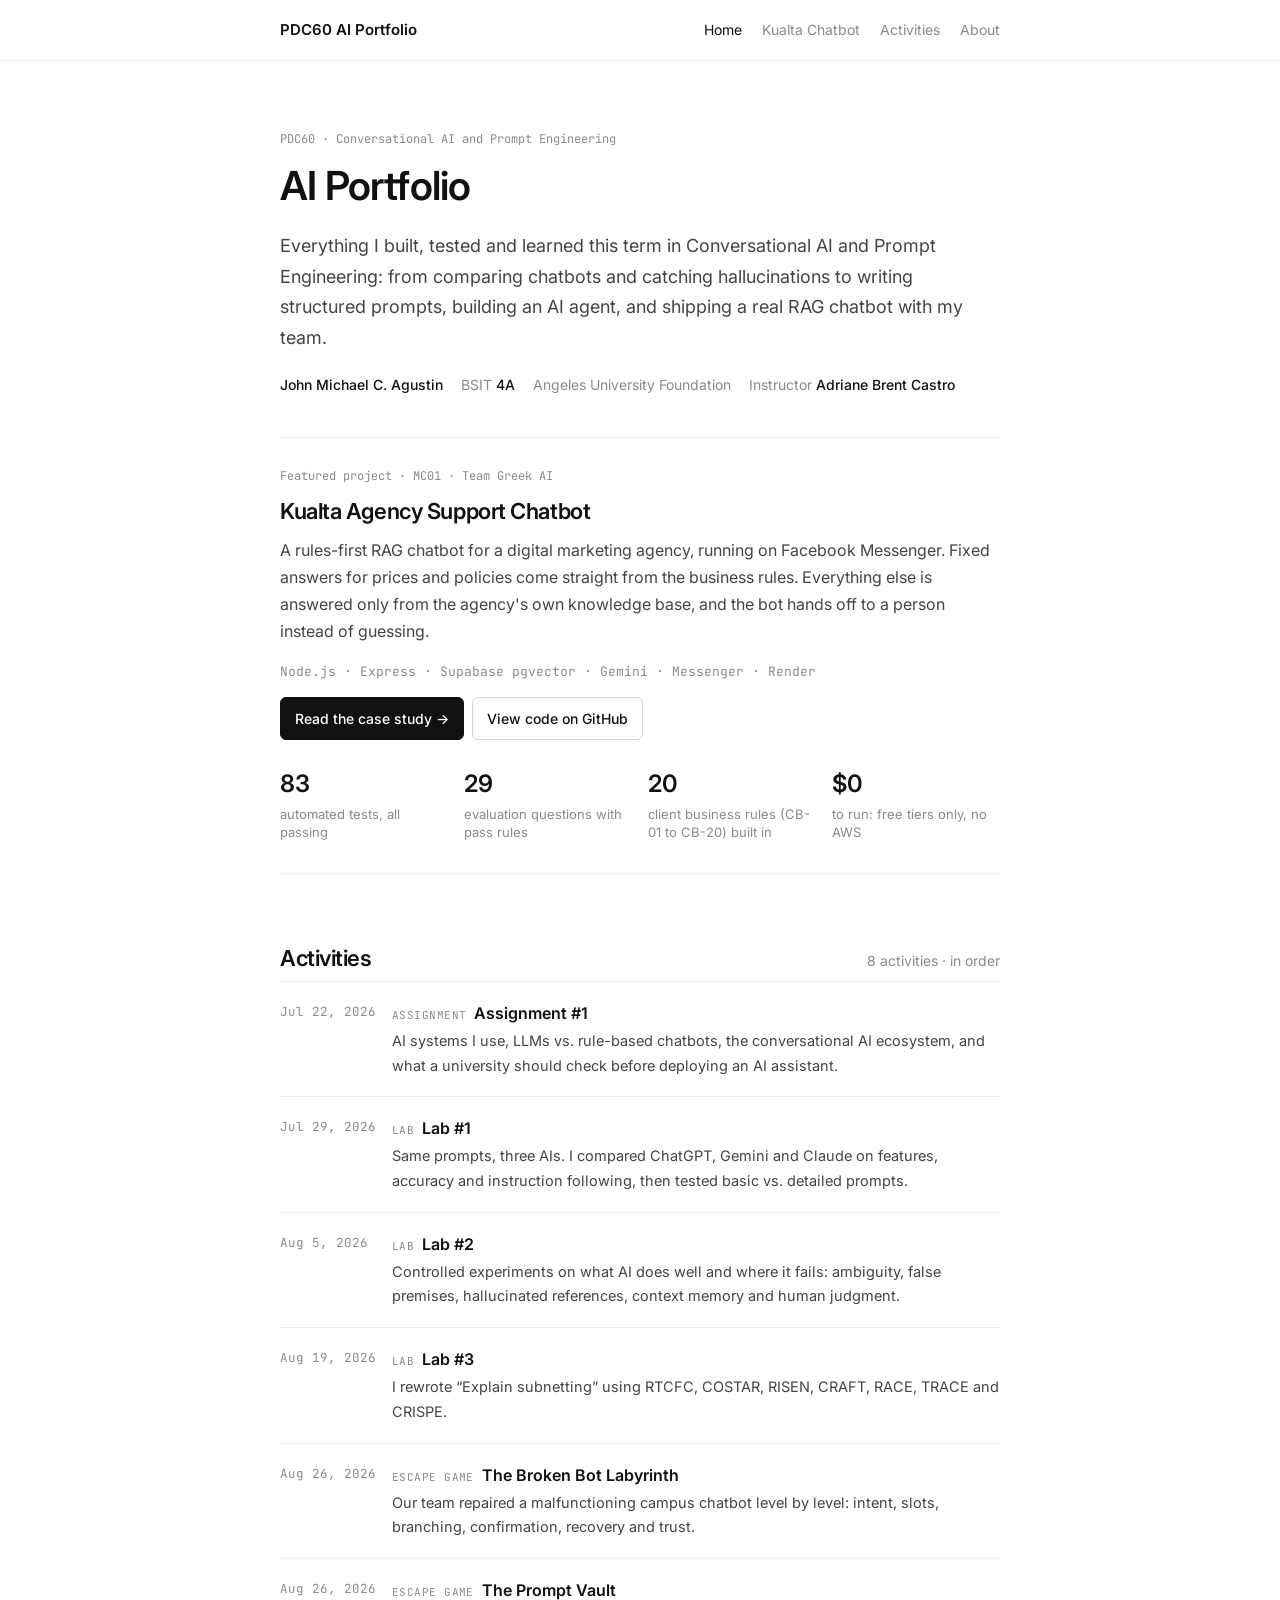
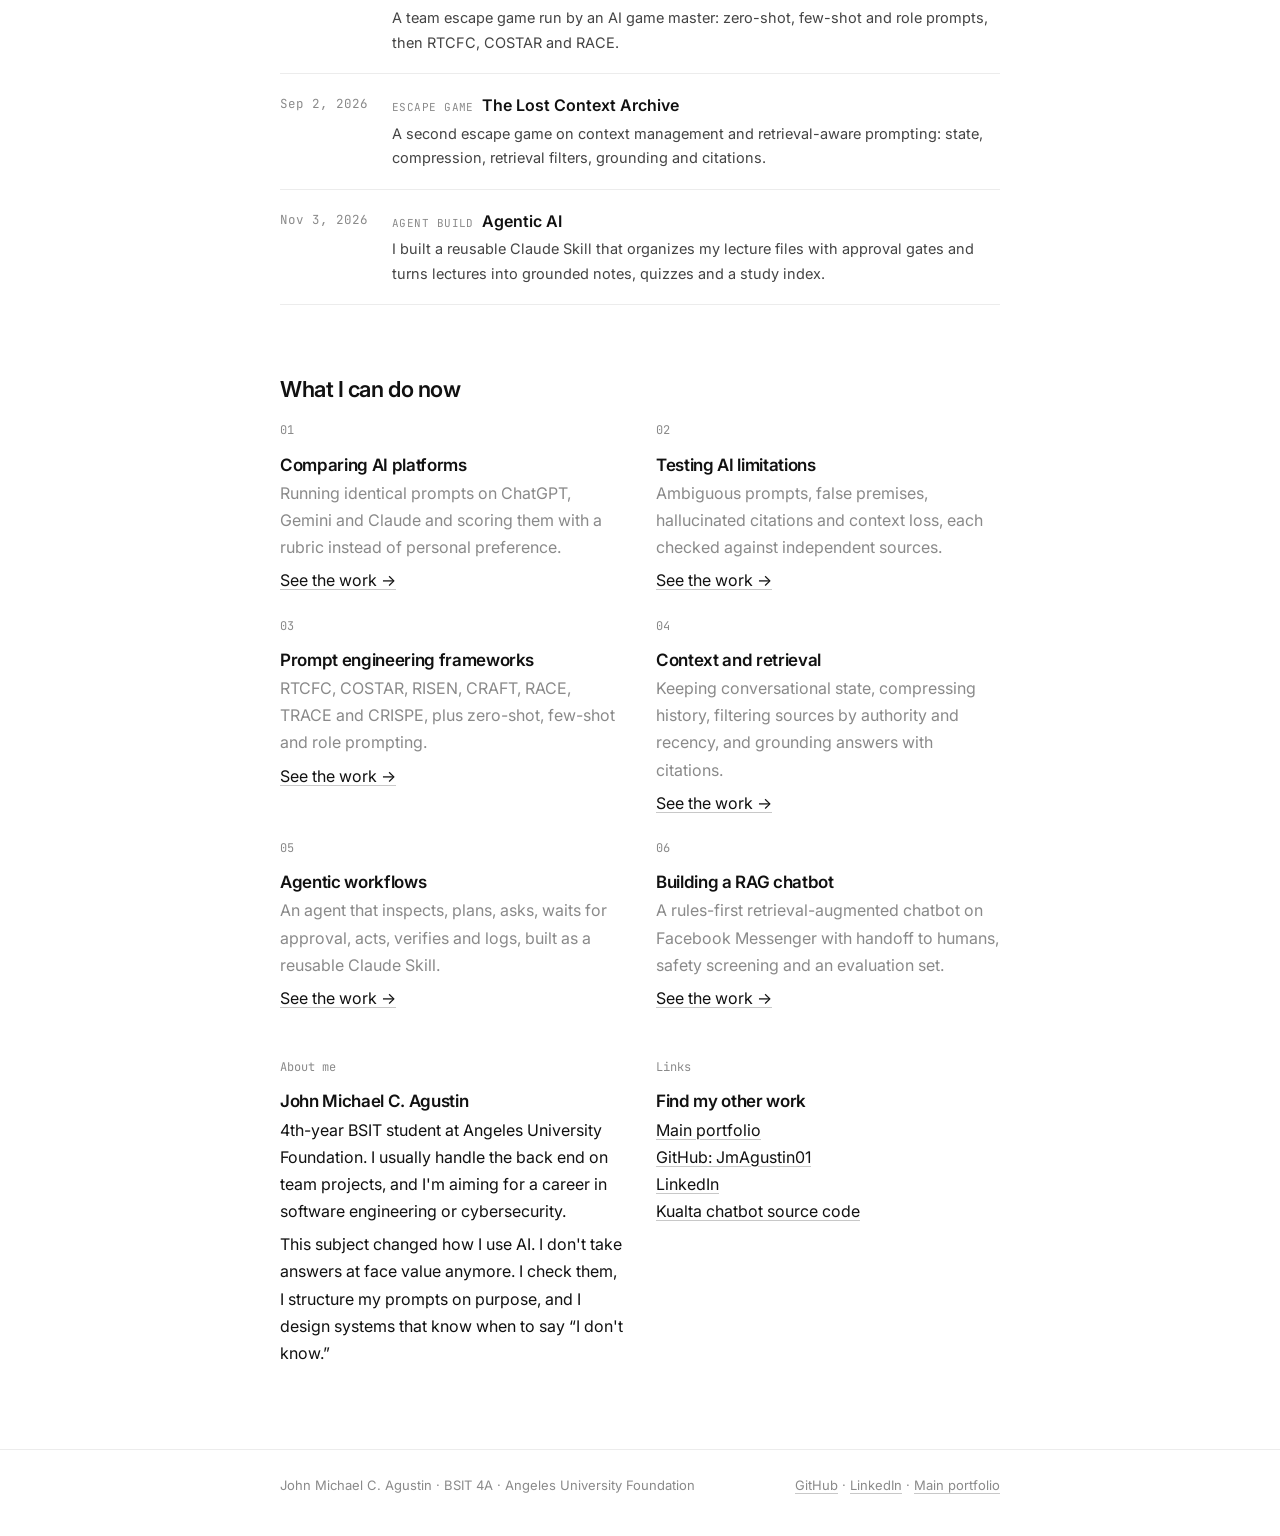
==== index.html @ d697b403 "PDC60 AI Portfolio: home, Kualta chatbot case study, 8 activity pages Co-Authored-By: Claude Opus 5." ====
<!DOCTYPE html>
<html lang="en">
<head>
<meta charset="utf-8">
<meta name="viewport" content="width=device-width, initial-scale=1">
<title>Home · John Michael C. Agustin · PDC60 AI Portfolio</title>
<meta name="description" content="PDC60 AI portfolio of John Michael C. Agustin, BSIT 4A, Angeles University Foundation.">
<link rel="preconnect" href="https://fonts.googleapis.com"><link rel="preconnect" href="https://fonts.gstatic.com" crossorigin><link href="https://fonts.googleapis.com/css2?family=Inter:wght@400;500;600&family=JetBrains+Mono:wght@400;500&family=Space+Grotesk:wght@500;600&display=swap" rel="stylesheet">
<link rel="icon" href="data:image/svg+xml,%3Csvg xmlns=%22http://www.w3.org/2000/svg%22 viewBox=%220 0 32 32%22%3E%3Crect width=%2232%22 height=%2232%22 rx=%228%22 fill=%22%2317171c%22/%3E%3Ctext x=%2216%22 y=%2221%22 font-family=%22monospace%22 font-size=%2213%22 font-weight=%22700%22 fill=%22%23f5f3ee%22 text-anchor=%22middle%22%3EJM%3C/text%3E%3C/svg%3E">
<link rel="stylesheet" href="assets/style.css">
</head>
<body>
<header class="site-head"><div class="wrap">
  <a class="brand" href="index.html"><span class="dot">JM</span>PDC60 AI Portfolio</a>
  <nav class="site-nav"><a href="index.html" class=on>Home</a><a href="projects/kualta-chatbot.html">Kualta Chatbot</a><a href="index.html#activities">Activities</a><a href="index.html#about">About</a></nav>
</div></header>
<main>
<div class="wrap">
<section class="hero">
  <span class="eyebrow">PDC60 · Conversational AI and Prompt Engineering</span>
  <h1>AI Portfolio</h1>
  <p class="lede">Everything I built, tested and learned this term in Conversational AI and Prompt Engineering: from comparing chatbots and catching hallucinations to writing structured prompts, building an AI agent, and shipping a real RAG chatbot with my team.</p>
  <div class="hero-meta">
    <span class="chip"><b>John Michael C. Agustin</b></span>
    <span class="chip">BSIT <b>4A</b></span>
    <span class="chip">Angeles University Foundation</span>
    <span class="chip">Instructor <b>Adriane Brent Castro</b></span>
  </div>
</section>

<section>
  <div class="featured">
    <div style="position:relative;z-index:1">
      <span class="eyebrow">Featured project · MC01 · Team Greek AI</span>
      <h2>Kualta Agency Support Chatbot</h2>
      <p>A rules-first RAG chatbot for a digital marketing agency, running on Facebook Messenger. Fixed answers for prices and policies come straight from the business rules. Everything else is answered only from the agency's own knowledge base, and the bot hands off to a person instead of guessing.</p>
      <p class="mono" style="font-size:13px;color:#9fa4c7">Node.js · Express · Supabase pgvector · Gemini · Messenger · Render</p>
      <div class="btn-row"><a class="btn" href="projects/kualta-chatbot.html">Read the case study &rarr;</a><a class="btn ghost" href="https://github.com/JmAgustin01/kualta-chatbot">View code on GitHub</a></div>
    </div>
    <div class="stats">
      <div class="stat"><div class="n">83</div><div class="l">automated tests, all passing</div></div>
      <div class="stat"><div class="n">29</div><div class="l">evaluation questions with pass rules</div></div>
      <div class="stat"><div class="n">20</div><div class="l">client business rules (CB-01 to CB-20) built in</div></div>
      <div class="stat"><div class="n">$0</div><div class="l">to run: free tiers only, no AWS</div></div>
    </div>
  </div>
</section>

<section id="activities">
  <div class="section-head"><h2>Activities</h2><span class="muted">8 activities · in order</span></div>
  <ol class="timeline"><li class="tl-item"><a href="activities/assignment-1.html">
  <div class="tl-date">Jul 22, 2026</div>
  <div><div class="tl-title"><span class="tag ">Assignment</span>Assignment #1</div><p class="tl-desc">AI systems I use, LLMs vs. rule-based chatbots, the conversational AI ecosystem, and what a university should check before deploying an AI assistant.</p></div>
  <div class="tl-arrow">&rarr;</div></a></li><li class="tl-item"><a href="activities/lab-1.html">
  <div class="tl-date">Jul 29, 2026</div>
  <div><div class="tl-title"><span class="tag lab">Lab</span>Lab #1</div><p class="tl-desc">Same prompts, three AIs. I compared ChatGPT, Gemini and Claude on features, accuracy and instruction following, then tested basic vs. detailed prompts.</p></div>
  <div class="tl-arrow">&rarr;</div></a></li><li class="tl-item"><a href="activities/lab-2.html">
  <div class="tl-date">Aug 5, 2026</div>
  <div><div class="tl-title"><span class="tag lab">Lab</span>Lab #2</div><p class="tl-desc">Controlled experiments on what AI does well and where it fails: ambiguity, false premises, hallucinated references, context memory and human judgment.</p></div>
  <div class="tl-arrow">&rarr;</div></a></li><li class="tl-item"><a href="activities/lab-3.html">
  <div class="tl-date">Aug 19, 2026</div>
  <div><div class="tl-title"><span class="tag lab">Lab</span>Lab #3</div><p class="tl-desc">I rewrote “Explain subnetting” using RTCFC, COSTAR, RISEN, CRAFT, RACE, TRACE and CRISPE.</p></div>
  <div class="tl-arrow">&rarr;</div></a></li><li class="tl-item"><a href="activities/broken-bot.html">
  <div class="tl-date">Aug 26, 2026</div>
  <div><div class="tl-title"><span class="tag game">Escape game</span>The Broken Bot Labyrinth</div><p class="tl-desc">Our team repaired a malfunctioning campus chatbot level by level: intent, slots, branching, confirmation, recovery and trust.</p></div>
  <div class="tl-arrow">&rarr;</div></a></li><li class="tl-item"><a href="activities/prompt-vault.html">
  <div class="tl-date">Aug 26, 2026</div>
  <div><div class="tl-title"><span class="tag game">Escape game</span>The Prompt Vault</div><p class="tl-desc">A team escape game run by an AI game master: zero-shot, few-shot and role prompts, then RTCFC, COSTAR and RACE.</p></div>
  <div class="tl-arrow">&rarr;</div></a></li><li class="tl-item"><a href="activities/context-archive.html">
  <div class="tl-date">Sep 2, 2026</div>
  <div><div class="tl-title"><span class="tag game">Escape game</span>The Lost Context Archive</div><p class="tl-desc">A second escape game on context management and retrieval-aware prompting: state, compression, retrieval filters, grounding and citations.</p></div>
  <div class="tl-arrow">&rarr;</div></a></li><li class="tl-item"><a href="activities/agentic-ai.html">
  <div class="tl-date">Nov 3, 2026</div>
  <div><div class="tl-title"><span class="tag agent">Agent build</span>Agentic AI</div><p class="tl-desc">I built a reusable Claude Skill that organizes my lecture files with approval gates and turns lectures into grounded notes, quizzes and a study index.</p></div>
  <div class="tl-arrow">&rarr;</div></a></li></ol>
</section>

<section>
  <div class="section-head"><h2>What I can do now</h2></div>
  <div class="grid3"><div class="card"><span class="num">01</span><h3>Comparing AI platforms</h3><p class="muted">Running identical prompts on ChatGPT, Gemini and Claude and scoring them with a rubric instead of personal preference.</p>
<a href="activities/lab-1.html">See the work &rarr;</a></div><div class="card"><span class="num">02</span><h3>Testing AI limitations</h3><p class="muted">Ambiguous prompts, false premises, hallucinated citations and context loss, each checked against independent sources.</p>
<a href="activities/lab-2.html">See the work &rarr;</a></div><div class="card"><span class="num">03</span><h3>Prompt engineering frameworks</h3><p class="muted">RTCFC, COSTAR, RISEN, CRAFT, RACE, TRACE and CRISPE, plus zero-shot, few-shot and role prompting.</p>
<a href="activities/lab-3.html">See the work &rarr;</a></div><div class="card"><span class="num">04</span><h3>Context and retrieval</h3><p class="muted">Keeping conversational state, compressing history, filtering sources by authority and recency, and grounding answers with citations.</p>
<a href="activities/context-archive.html">See the work &rarr;</a></div><div class="card"><span class="num">05</span><h3>Agentic workflows</h3><p class="muted">An agent that inspects, plans, asks, waits for approval, acts, verifies and logs, built as a reusable Claude Skill.</p>
<a href="activities/agentic-ai.html">See the work &rarr;</a></div><div class="card"><span class="num">06</span><h3>Building a RAG chatbot</h3><p class="muted">A rules-first retrieval-augmented chatbot on Facebook Messenger with handoff to humans, safety screening and an evaluation set.</p>
<a href="projects/kualta-chatbot.html">See the work &rarr;</a></div></div>
</section>

<section id="about">
  <div class="grid2">
    <div class="card">
      <span class="num">About me</span>
      <h3>John Michael C. Agustin</h3>
      <p>4th-year BSIT student at Angeles University Foundation. I usually handle the back end on team projects, and I'm aiming for a career in software engineering or cybersecurity.</p>
      <p>This subject changed how I use AI. I don't take answers at face value anymore. I check them, I structure my prompts on purpose, and I design systems that know when to say “I don't know.”</p>
    </div>
    <div class="card">
      <span class="num">Links</span>
      <h3>Find my other work</h3>
      <p><a href="https://jmagustin01.github.io">Main portfolio</a><br><a href="https://github.com/JmAgustin01">GitHub: JmAgustin01</a><br><a href="https://www.linkedin.com/in/john-michael-agustin-b46901378">LinkedIn</a><br><a href="https://github.com/JmAgustin01/kualta-chatbot">Kualta chatbot source code</a></p>
    </div>
  </div>
</section>
</div>
</main>
<footer class="site-foot"><div class="wrap">
  <span>John Michael C. Agustin · BSIT 4A · Angeles University Foundation</span>
  <span><a href="https://github.com/JmAgustin01">GitHub</a> · <a href="https://www.linkedin.com/in/john-michael-agustin-b46901378">LinkedIn</a> · <a href="https://jmagustin01.github.io">Main portfolio</a></span>
</div></footer>
<div class="lightbox" id="lb"><img alt=""></div>
<script>
(function(){var lb=document.getElementById('lb'),im=lb.querySelector('img');
document.querySelectorAll('figure img').forEach(function(i){i.style.cursor='zoom-in';i.addEventListener('click',function(){im.src=i.src;im.alt=i.alt;lb.classList.add('open');});});
lb.addEventListener('click',function(){lb.classList.remove('open');});
document.addEventListener('keydown',function(e){if(e.key==='Escape')lb.classList.remove('open');});})();
</script>
</body>
</html>
---- assets/style.css ----
/* PDC60 AI Portfolio — John Michael C. Agustin · minimal */
:root {
  --bg: #ffffff;
  --ink: #111111;
  --ink-2: #444444;
  --ink-3: #8a8a8a;
  --line: #ececec;
  --soft: #f6f6f5;
  --accent: #111111;
  --good: #1f7a4d;
  --warn: #9a6200;
  --bad: #b3261e;
  --mono: "JetBrains Mono", ui-monospace, SFMono-Regular, Menlo, Consolas, monospace;
  --sans: "Inter", system-ui, -apple-system, "Segoe UI", Roboto, sans-serif;
}

* { box-sizing: border-box; }
html { scroll-behavior: smooth; }
body { margin: 0; background: var(--bg); color: var(--ink); font: 16px/1.7 var(--sans); -webkit-font-smoothing: antialiased; }
img { max-width: 100%; display: block; }
a { color: var(--ink); text-decoration: underline; text-decoration-color: #c8c8c8; text-underline-offset: 3px; }
a:hover { text-decoration-color: var(--ink); }

.wrap, .narrow { width: min(720px, 100% - 40px); margin-inline: auto; }

/* header */
.site-head { border-bottom: 1px solid var(--line); background: var(--bg); }
.site-head .wrap { display: flex; align-items: center; justify-content: space-between; gap: 16px; height: 60px; }
.brand { font-weight: 600; font-size: 15px; text-decoration: none; display: flex; align-items: center; gap: 10px; }
.brand .dot { display: none; }
.site-nav { display: flex; gap: 20px; flex-wrap: wrap; }
.site-nav a { color: var(--ink-3); text-decoration: none; font-size: 14px; }
.site-nav a:hover, .site-nav a.on { color: var(--ink); }

/* type */
h1, h2, h3, h4 { font-family: var(--sans); line-height: 1.25; letter-spacing: -.02em; margin: 0 0 .5em; font-weight: 600; }
h1 { font-size: clamp(30px, 5vw, 40px); }
h2 { font-size: 22px; margin-top: 2.4em; }
h3 { font-size: 17px; margin-top: 1.8em; }
h4 { font-size: 15px; margin-top: 1.4em; }
p { margin: 0 0 1em; }
.lede { font-size: 18px; color: var(--ink-2); }
.eyebrow { font: 12px/1 var(--mono); color: var(--ink-3); margin-bottom: 16px; display: block; }
.muted { color: var(--ink-3); }
code, .mono { font-family: var(--mono); font-size: .88em; }
code { background: var(--soft); padding: 1px 5px; border-radius: 4px; }

/* hero */
.hero { padding: 72px 0 24px; }
.hero-meta, .facts { display: flex; flex-wrap: wrap; gap: 4px 18px; margin-top: 20px; }
.chip { font-size: 14px; color: var(--ink-3); }
.chip b { color: var(--ink); font-weight: 500; }

section { padding: 16px 0; }
.section-head { display: flex; justify-content: space-between; align-items: baseline; gap: 16px; margin: 2.4em 0 8px; }
.section-head h2 { margin: 0; }
.section-head .muted { font-size: 14px; }

/* featured */
.featured { border-top: 1px solid var(--line); border-bottom: 1px solid var(--line); padding: 32px 0; display: block; }
.featured h2 { margin-top: 0; }
.featured p { color: var(--ink-2); }
.featured .mono { color: var(--ink-3) !important; }
.stats { display: grid; grid-template-columns: repeat(4, 1fr); gap: 16px; margin-top: 24px; }
.stat .n { font-size: 24px; font-weight: 600; letter-spacing: -.02em; }
.stat .l { font-size: 13px; color: var(--ink-3); line-height: 1.4; }

.btn { display: inline-block; font-size: 14px; font-weight: 500; padding: 9px 14px; border-radius: 6px; text-decoration: none; background: var(--ink); color: #fff; border: 1px solid var(--ink); }
.btn:hover { opacity: .85; }
.btn.ghost { background: transparent; color: var(--ink); border-color: #d6d6d6; }
.btn-row { display: flex; gap: 8px; flex-wrap: wrap; margin: 8px 0 4px; }

/* activity list */
.timeline { list-style: none; padding: 0; margin: 0; border-top: 1px solid var(--line); }
.tl-item a { display: grid; grid-template-columns: 96px 1fr; gap: 16px; padding: 18px 0; border-bottom: 1px solid var(--line); text-decoration: none; }
.tl-item a:hover .tl-title { text-decoration: underline; text-underline-offset: 3px; }
.tl-date { font: 12.5px/1.9 var(--mono); color: var(--ink-3); }
.tl-title { font-weight: 600; margin-bottom: 2px; }
.tl-desc { font-size: 14.5px; color: var(--ink-2); margin: 0; }
.tl-arrow { display: none; }
.tag { font: 11px/1 var(--mono); text-transform: uppercase; letter-spacing: .04em; color: var(--ink-3); margin-right: 8px; }

/* grids */
.grid3, .grid2 { display: grid; grid-template-columns: 1fr 1fr; gap: 8px 32px; }
.card { padding: 4px 0; }
.card h3, .card h4 { margin: 12px 0 4px; }
.card p { margin-bottom: 6px; }
.card .num { font: 12px/1 var(--mono); color: var(--ink-3); }

/* article */
.page-head { padding: 56px 0 24px; border-bottom: 1px solid var(--line); }
.crumbs { font-size: 13px; color: var(--ink-3); margin-bottom: 20px; }
.crumbs a { color: var(--ink-3); text-decoration: none; }
.crumbs a:hover { color: var(--ink); }
article { padding-bottom: 32px; }
article ul, article ol { padding-left: 1.2em; margin: 0 0 1em; }
article li { margin: .35em 0; }

.toc { display: flex; flex-wrap: wrap; gap: 4px 16px; margin-top: 18px; font-size: 14px; }
.toc a { color: var(--ink-3); text-decoration: none; }
.toc a:hover { color: var(--ink); }

.callout { border-left: 2px solid var(--ink); padding: 2px 0 2px 18px; margin: 1.6em 0; }
.callout.good { border-color: var(--good); }
.callout.warn { border-color: var(--warn); }
.callout p:last-child { margin: 0; }
.callout strong:first-child { display: block; margin-bottom: 2px; }

blockquote.prompt { margin: 1em 0; padding: 14px 18px; background: var(--soft); border-radius: 6px; font: 13.5px/1.65 var(--mono); white-space: pre-wrap; color: var(--ink); }
blockquote.prompt .lbl, blockquote.reply .lbl { display: block; font: 11px/1 var(--mono); text-transform: uppercase; letter-spacing: .05em; color: var(--ink-3); margin-bottom: 8px; }
blockquote.reply { margin: 1em 0; padding: 0 0 0 18px; border-left: 2px solid var(--line); color: var(--ink-2); }
blockquote.reply p:last-child { margin: 0; }

.table-wrap { overflow-x: auto; margin: 1em 0 1.6em; }
table { border-collapse: collapse; width: 100%; font-size: 14px; }
th, td { text-align: left; padding: 10px 12px 10px 0; border-bottom: 1px solid var(--line); vertical-align: top; }
th { font-weight: 500; color: var(--ink-3); font-size: 12.5px; border-bottom-color: #dcdcdc; }
td.c, th.c { text-align: center; }
.pill { font-size: 13px; font-weight: 500; }
.pill.ok { color: var(--good); }
.pill.mid { color: var(--warn); }
.pill.no { color: var(--bad); }

figure { margin: 1.4em 0; }
figure img { border-radius: 6px; border: 1px solid var(--line); cursor: zoom-in; }
figcaption { font-size: 13px; color: var(--ink-3); margin-top: 6px; }
.shots { display: grid; grid-template-columns: repeat(3, 1fr); gap: 12px; }
.shots figure { margin: 0; }
.shots img { aspect-ratio: 4/3; object-fit: cover; object-position: top; }

.flow { margin: 1.2em 0; counter-reset: s; }
.flow .step { display: grid; grid-template-columns: 28px 1fr; gap: 10px; padding: 8px 0; }
.flow .step .k { font: 13px/1.7 var(--mono); color: var(--ink-3); }
.flow .step b { font-weight: 600; }
.flow .step p { margin: 0; font-size: 14.5px; color: var(--ink-2); }
.flow .arrow { display: none; }
.flow .branch { font: 12.5px/1.5 var(--mono); color: var(--ink-3); padding: 0 0 0 38px; }

.pager { display: flex; justify-content: space-between; gap: 12px; border-top: 1px solid var(--line); padding-top: 20px; margin-top: 48px; }
.pager a { text-decoration: none; max-width: 48%; }
.pager span { display: block; font-size: 12.5px; color: var(--ink-3); }
.pager b { font-weight: 500; }

.lightbox { position: fixed; inset: 0; background: rgba(255,255,255,.96); display: none; place-items: center; z-index: 50; padding: 24px; cursor: zoom-out; }
.lightbox.open { display: grid; }
.lightbox img { max-height: 92vh; width: auto; border: 1px solid var(--line); }

.site-foot { border-top: 1px solid var(--line); margin-top: 56px; padding: 24px 0 40px; font-size: 13px; color: var(--ink-3); }
.site-foot .wrap { display: flex; justify-content: space-between; gap: 12px; flex-wrap: wrap; }
.site-foot a { color: var(--ink-3); }

@media (max-width: 620px) {
  .site-head .wrap { height: auto; padding: 14px 0; flex-direction: column; align-items: flex-start; gap: 6px; }
  .site-nav { gap: 14px; }
  .grid3, .grid2, .shots { grid-template-columns: 1fr; }
  .stats { grid-template-columns: 1fr 1fr; }
  .tl-item a { grid-template-columns: 1fr; gap: 2px; }
  .hero { padding-top: 44px; }
}
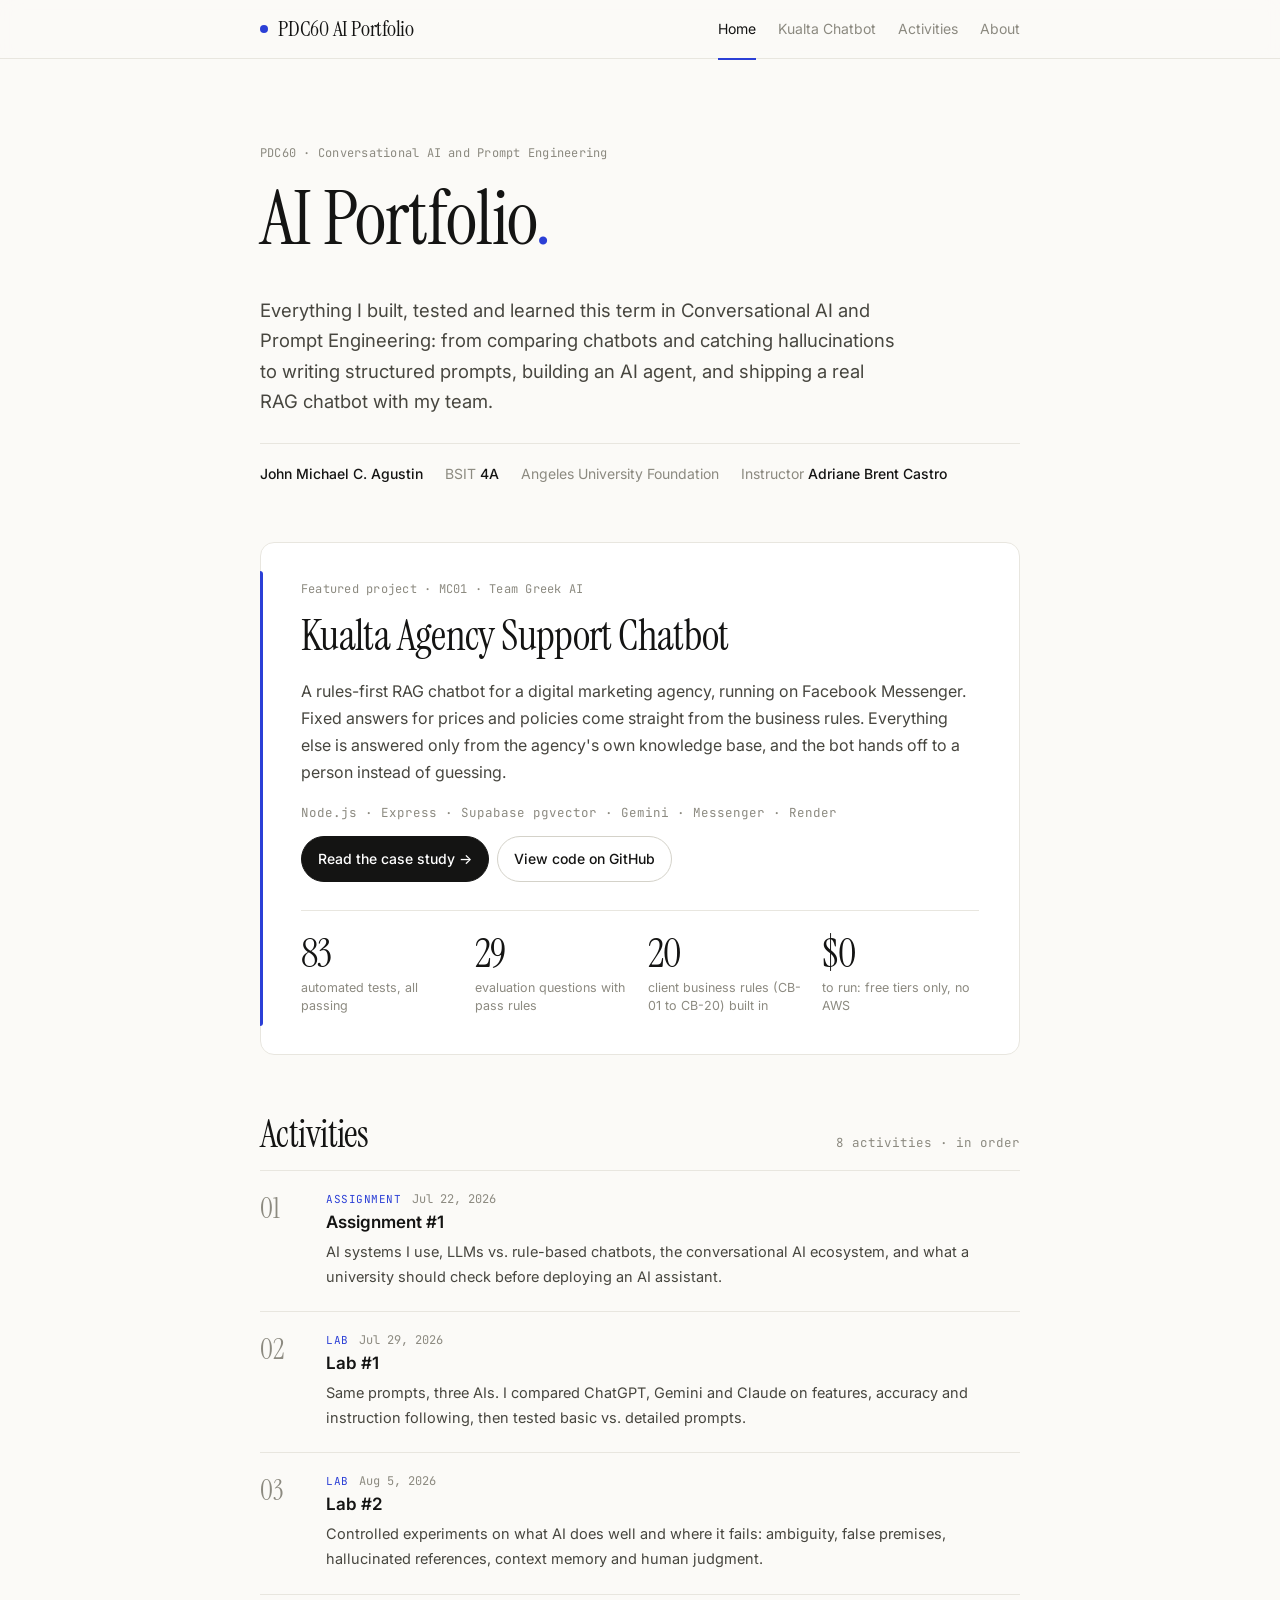
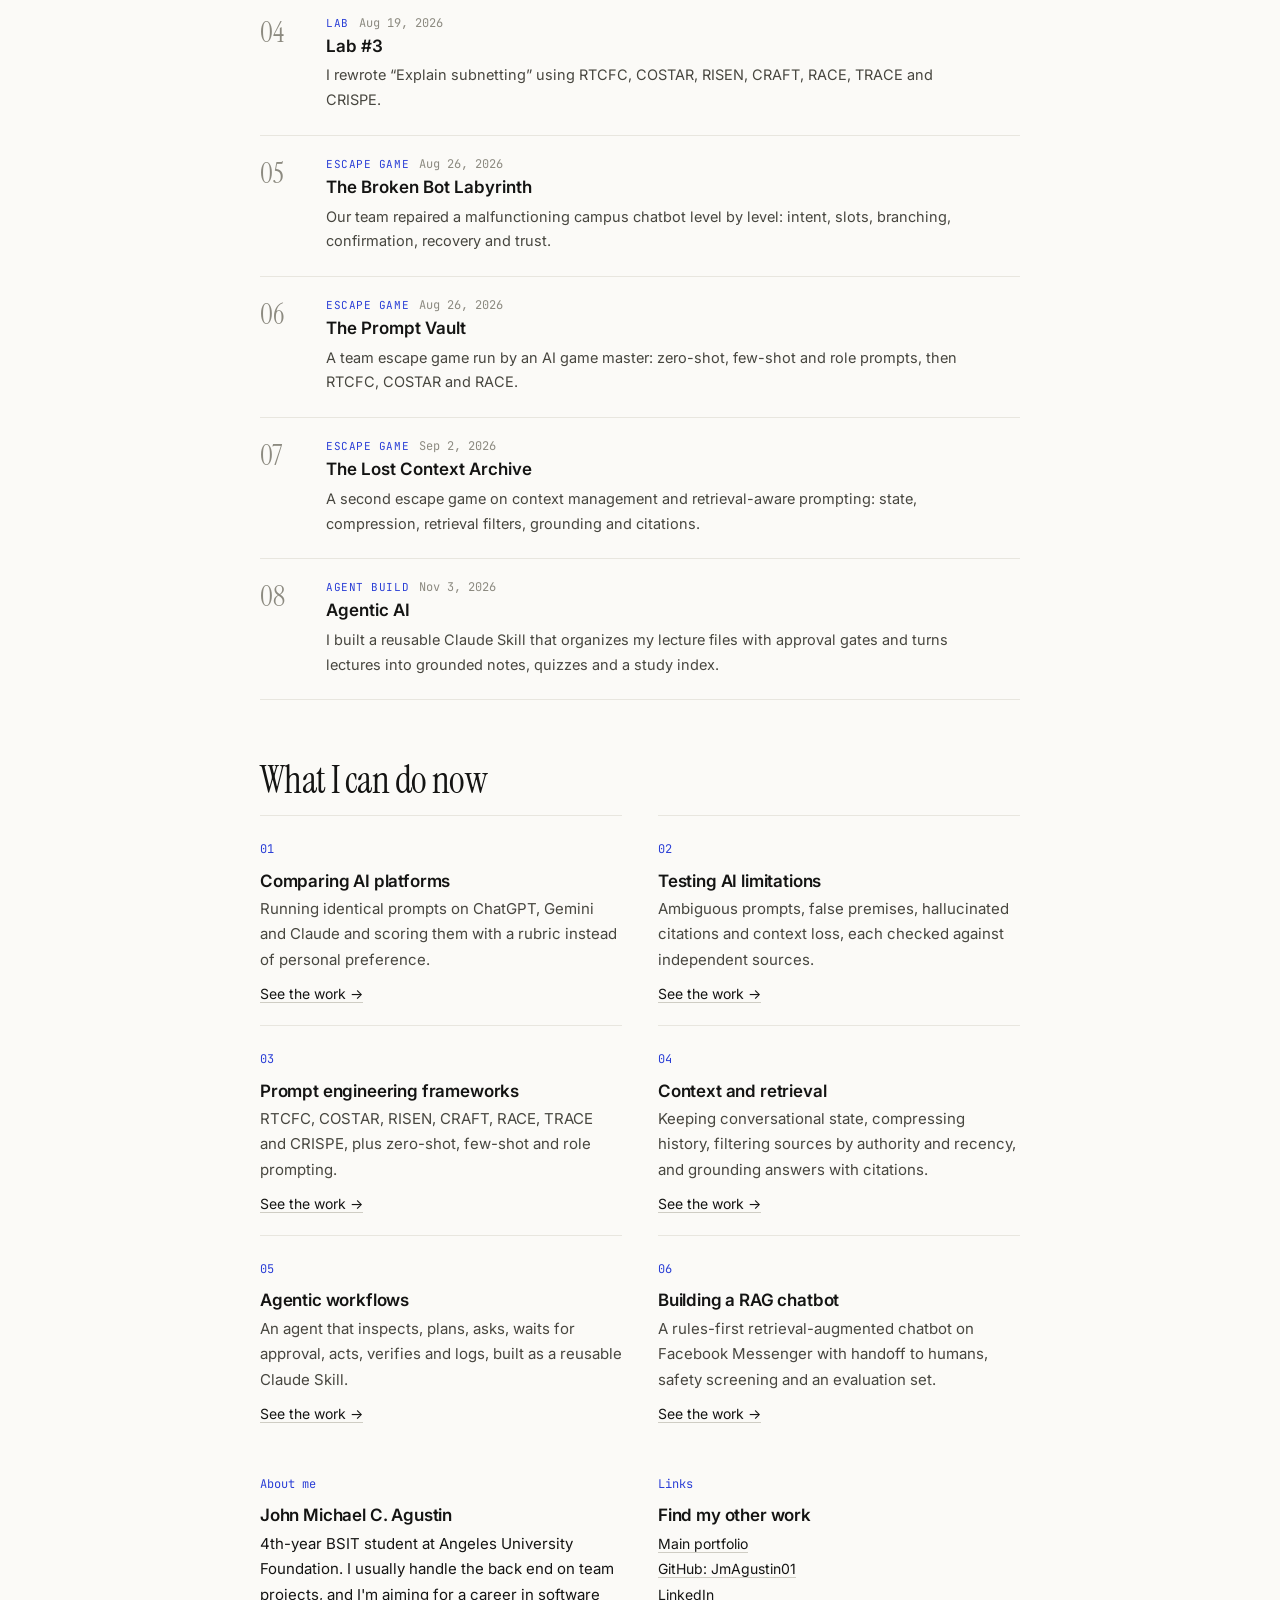
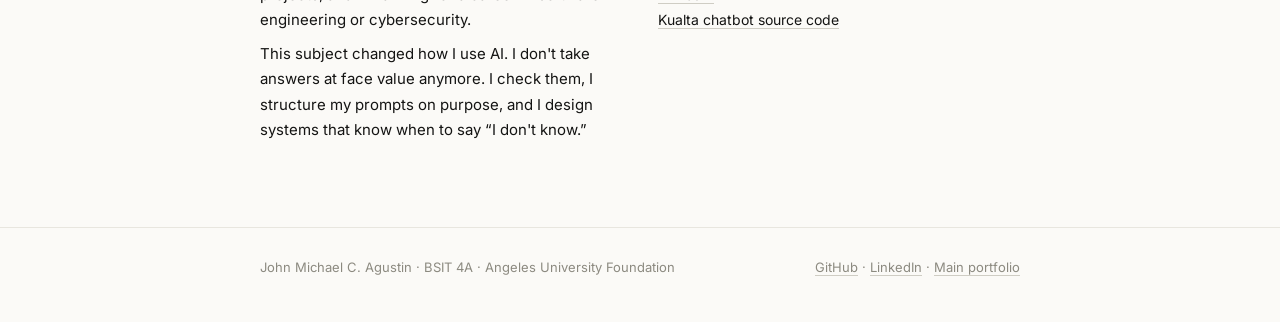
==== commit a74d8b9d: "Refined editorial design: serif headings, accent color, numbered activities Co-Authored-By: Claude O" ====
--- a/index.html
+++ b/index.html
@@ -5,7 +5,7 @@
 <meta name="viewport" content="width=device-width, initial-scale=1">
 <title>Home · John Michael C. Agustin · PDC60 AI Portfolio</title>
 <meta name="description" content="PDC60 AI portfolio of John Michael C. Agustin, BSIT 4A, Angeles University Foundation.">
-<link rel="preconnect" href="https://fonts.googleapis.com"><link rel="preconnect" href="https://fonts.gstatic.com" crossorigin><link href="https://fonts.googleapis.com/css2?family=Inter:wght@400;500;600&family=JetBrains+Mono:wght@400;500&family=Space+Grotesk:wght@500;600&display=swap" rel="stylesheet">
+<link rel="preconnect" href="https://fonts.googleapis.com"><link rel="preconnect" href="https://fonts.gstatic.com" crossorigin><link href="https://fonts.googleapis.com/css2?family=Instrument+Serif:ital@0;1&family=Inter:wght@400;500;600&family=JetBrains+Mono:wght@400;500&display=swap" rel="stylesheet">
 <link rel="icon" href="data:image/svg+xml,%3Csvg xmlns=%22http://www.w3.org/2000/svg%22 viewBox=%220 0 32 32%22%3E%3Crect width=%2232%22 height=%2232%22 rx=%228%22 fill=%22%2317171c%22/%3E%3Ctext x=%2216%22 y=%2221%22 font-family=%22monospace%22 font-size=%2213%22 font-weight=%22700%22 fill=%22%23f5f3ee%22 text-anchor=%22middle%22%3EJM%3C/text%3E%3C/svg%3E">
 <link rel="stylesheet" href="assets/style.css">
 </head>
@@ -18,7 +18,7 @@
 <div class="wrap">
 <section class="hero">
   <span class="eyebrow">PDC60 · Conversational AI and Prompt Engineering</span>
-  <h1>AI Portfolio</h1>
+  <h1>AI Portfolio<em>.</em></h1>
   <p class="lede">Everything I built, tested and learned this term in Conversational AI and Prompt Engineering: from comparing chatbots and catching hallucinations to writing structured prompts, building an AI agent, and shipping a real RAG chatbot with my team.</p>
   <div class="hero-meta">
     <span class="chip"><b>John Michael C. Agustin</b></span>
@@ -49,29 +49,29 @@
 <section id="activities">
   <div class="section-head"><h2>Activities</h2><span class="muted">8 activities · in order</span></div>
   <ol class="timeline"><li class="tl-item"><a href="activities/assignment-1.html">
-  <div class="tl-date">Jul 22, 2026</div>
-  <div><div class="tl-title"><span class="tag ">Assignment</span>Assignment #1</div><p class="tl-desc">AI systems I use, LLMs vs. rule-based chatbots, the conversational AI ecosystem, and what a university should check before deploying an AI assistant.</p></div>
+  <div class="tl-num">01</div>
+  <div><div class="tl-meta"><span class="tag ">Assignment</span><span class="tl-date">Jul 22, 2026</span></div><div class="tl-title">Assignment #1</div><p class="tl-desc">AI systems I use, LLMs vs. rule-based chatbots, the conversational AI ecosystem, and what a university should check before deploying an AI assistant.</p></div>
   <div class="tl-arrow">&rarr;</div></a></li><li class="tl-item"><a href="activities/lab-1.html">
-  <div class="tl-date">Jul 29, 2026</div>
-  <div><div class="tl-title"><span class="tag lab">Lab</span>Lab #1</div><p class="tl-desc">Same prompts, three AIs. I compared ChatGPT, Gemini and Claude on features, accuracy and instruction following, then tested basic vs. detailed prompts.</p></div>
+  <div class="tl-num">02</div>
+  <div><div class="tl-meta"><span class="tag lab">Lab</span><span class="tl-date">Jul 29, 2026</span></div><div class="tl-title">Lab #1</div><p class="tl-desc">Same prompts, three AIs. I compared ChatGPT, Gemini and Claude on features, accuracy and instruction following, then tested basic vs. detailed prompts.</p></div>
   <div class="tl-arrow">&rarr;</div></a></li><li class="tl-item"><a href="activities/lab-2.html">
-  <div class="tl-date">Aug 5, 2026</div>
-  <div><div class="tl-title"><span class="tag lab">Lab</span>Lab #2</div><p class="tl-desc">Controlled experiments on what AI does well and where it fails: ambiguity, false premises, hallucinated references, context memory and human judgment.</p></div>
+  <div class="tl-num">03</div>
+  <div><div class="tl-meta"><span class="tag lab">Lab</span><span class="tl-date">Aug 5, 2026</span></div><div class="tl-title">Lab #2</div><p class="tl-desc">Controlled experiments on what AI does well and where it fails: ambiguity, false premises, hallucinated references, context memory and human judgment.</p></div>
   <div class="tl-arrow">&rarr;</div></a></li><li class="tl-item"><a href="activities/lab-3.html">
-  <div class="tl-date">Aug 19, 2026</div>
-  <div><div class="tl-title"><span class="tag lab">Lab</span>Lab #3</div><p class="tl-desc">I rewrote “Explain subnetting” using RTCFC, COSTAR, RISEN, CRAFT, RACE, TRACE and CRISPE.</p></div>
+  <div class="tl-num">04</div>
+  <div><div class="tl-meta"><span class="tag lab">Lab</span><span class="tl-date">Aug 19, 2026</span></div><div class="tl-title">Lab #3</div><p class="tl-desc">I rewrote “Explain subnetting” using RTCFC, COSTAR, RISEN, CRAFT, RACE, TRACE and CRISPE.</p></div>
   <div class="tl-arrow">&rarr;</div></a></li><li class="tl-item"><a href="activities/broken-bot.html">
-  <div class="tl-date">Aug 26, 2026</div>
-  <div><div class="tl-title"><span class="tag game">Escape game</span>The Broken Bot Labyrinth</div><p class="tl-desc">Our team repaired a malfunctioning campus chatbot level by level: intent, slots, branching, confirmation, recovery and trust.</p></div>
+  <div class="tl-num">05</div>
+  <div><div class="tl-meta"><span class="tag game">Escape game</span><span class="tl-date">Aug 26, 2026</span></div><div class="tl-title">The Broken Bot Labyrinth</div><p class="tl-desc">Our team repaired a malfunctioning campus chatbot level by level: intent, slots, branching, confirmation, recovery and trust.</p></div>
   <div class="tl-arrow">&rarr;</div></a></li><li class="tl-item"><a href="activities/prompt-vault.html">
-  <div class="tl-date">Aug 26, 2026</div>
-  <div><div class="tl-title"><span class="tag game">Escape game</span>The Prompt Vault</div><p class="tl-desc">A team escape game run by an AI game master: zero-shot, few-shot and role prompts, then RTCFC, COSTAR and RACE.</p></div>
+  <div class="tl-num">06</div>
+  <div><div class="tl-meta"><span class="tag game">Escape game</span><span class="tl-date">Aug 26, 2026</span></div><div class="tl-title">The Prompt Vault</div><p class="tl-desc">A team escape game run by an AI game master: zero-shot, few-shot and role prompts, then RTCFC, COSTAR and RACE.</p></div>
   <div class="tl-arrow">&rarr;</div></a></li><li class="tl-item"><a href="activities/context-archive.html">
-  <div class="tl-date">Sep 2, 2026</div>
-  <div><div class="tl-title"><span class="tag game">Escape game</span>The Lost Context Archive</div><p class="tl-desc">A second escape game on context management and retrieval-aware prompting: state, compression, retrieval filters, grounding and citations.</p></div>
+  <div class="tl-num">07</div>
+  <div><div class="tl-meta"><span class="tag game">Escape game</span><span class="tl-date">Sep 2, 2026</span></div><div class="tl-title">The Lost Context Archive</div><p class="tl-desc">A second escape game on context management and retrieval-aware prompting: state, compression, retrieval filters, grounding and citations.</p></div>
   <div class="tl-arrow">&rarr;</div></a></li><li class="tl-item"><a href="activities/agentic-ai.html">
-  <div class="tl-date">Nov 3, 2026</div>
-  <div><div class="tl-title"><span class="tag agent">Agent build</span>Agentic AI</div><p class="tl-desc">I built a reusable Claude Skill that organizes my lecture files with approval gates and turns lectures into grounded notes, quizzes and a study index.</p></div>
+  <div class="tl-num">08</div>
+  <div><div class="tl-meta"><span class="tag agent">Agent build</span><span class="tl-date">Nov 3, 2026</span></div><div class="tl-title">Agentic AI</div><p class="tl-desc">I built a reusable Claude Skill that organizes my lecture files with approval gates and turns lectures into grounded notes, quizzes and a study index.</p></div>
   <div class="tl-arrow">&rarr;</div></a></li></ol>
 </section>
 
--- a/assets/style.css
+++ b/assets/style.css
@@ -1,120 +1,145 @@
-/* PDC60 AI Portfolio — John Michael C. Agustin · minimal */
+/* PDC60 AI Portfolio — John Michael C. Agustin · editorial minimal */
 :root {
-  --bg: #ffffff;
-  --ink: #111111;
-  --ink-2: #444444;
-  --ink-3: #8a8a8a;
-  --line: #ececec;
-  --soft: #f6f6f5;
-  --accent: #111111;
+  --bg: #fbfaf7;
+  --surface: #ffffff;
+  --ink: #141413;
+  --ink-2: #47463f;
+  --ink-3: #8c8a80;
+  --line: #e8e6df;
+  --soft: #f3f2ec;
+  --accent: #2b3fd6;
+  --accent-soft: #eef0ff;
   --good: #1f7a4d;
   --warn: #9a6200;
   --bad: #b3261e;
+  --serif: "Instrument Serif", Georgia, "Times New Roman", serif;
+  --sans: "Inter", system-ui, -apple-system, "Segoe UI", Roboto, sans-serif;
   --mono: "JetBrains Mono", ui-monospace, SFMono-Regular, Menlo, Consolas, monospace;
-  --sans: "Inter", system-ui, -apple-system, "Segoe UI", Roboto, sans-serif;
 }
 
 * { box-sizing: border-box; }
 html { scroll-behavior: smooth; }
 body { margin: 0; background: var(--bg); color: var(--ink); font: 16px/1.7 var(--sans); -webkit-font-smoothing: antialiased; }
+::selection { background: var(--accent); color: #fff; }
 img { max-width: 100%; display: block; }
-a { color: var(--ink); text-decoration: underline; text-decoration-color: #c8c8c8; text-underline-offset: 3px; }
-a:hover { text-decoration-color: var(--ink); }
+a { color: var(--ink); text-decoration: underline; text-decoration-color: #cfcdc4; text-underline-offset: 3px; transition: color .15s, text-decoration-color .15s; }
+a:hover { color: var(--accent); text-decoration-color: var(--accent); }
 
-.wrap, .narrow { width: min(720px, 100% - 40px); margin-inline: auto; }
+.wrap, .narrow { width: min(760px, 100% - 40px); margin-inline: auto; }
 
 /* header */
-.site-head { border-bottom: 1px solid var(--line); background: var(--bg); }
-.site-head .wrap { display: flex; align-items: center; justify-content: space-between; gap: 16px; height: 60px; }
-.brand { font-weight: 600; font-size: 15px; text-decoration: none; display: flex; align-items: center; gap: 10px; }
-.brand .dot { display: none; }
-.site-nav { display: flex; gap: 20px; flex-wrap: wrap; }
-.site-nav a { color: var(--ink-3); text-decoration: none; font-size: 14px; }
-.site-nav a:hover, .site-nav a.on { color: var(--ink); }
+.site-head { position: sticky; top: 0; z-index: 10; background: rgba(251,250,247,.85); backdrop-filter: saturate(1.4) blur(10px); border-bottom: 1px solid var(--line); }
+.site-head .wrap { display: flex; align-items: center; justify-content: space-between; gap: 16px; height: 58px; }
+.brand { font: 400 22px/1 var(--serif); text-decoration: none; letter-spacing: -.01em; display: flex; align-items: center; gap: 10px; }
+.brand:hover { color: var(--ink); }
+.brand .dot { width: 8px; height: 8px; border-radius: 50%; background: var(--accent); font-size: 0; display: inline-block; }
+.site-nav { display: flex; gap: 22px; flex-wrap: wrap; }
+.site-nav a { color: var(--ink-3); text-decoration: none; font-size: 14px; position: relative; }
+.site-nav a:hover { color: var(--ink); }
+.site-nav a.on { color: var(--ink); }
+.site-nav a.on::after { content: ""; position: absolute; left: 0; right: 0; bottom: -19px; height: 2px; background: var(--accent); }
 
 /* type */
-h1, h2, h3, h4 { font-family: var(--sans); line-height: 1.25; letter-spacing: -.02em; margin: 0 0 .5em; font-weight: 600; }
-h1 { font-size: clamp(30px, 5vw, 40px); }
-h2 { font-size: 22px; margin-top: 2.4em; }
-h3 { font-size: 17px; margin-top: 1.8em; }
+h1, h2 { font-family: var(--serif); font-weight: 400; letter-spacing: -.015em; line-height: 1.1; margin: 0 0 .45em; }
+h1 { font-size: clamp(44px, 7.5vw, 76px); }
+h1 em { color: var(--accent); font-style: normal; }
+h2 { font-size: clamp(30px, 4vw, 38px); margin-top: 1.9em; }
+h3, h4 { font-family: var(--sans); font-weight: 600; letter-spacing: -.01em; line-height: 1.3; margin: 0 0 .5em; }
+h3 { font-size: 17px; margin-top: 1.9em; }
 h4 { font-size: 15px; margin-top: 1.4em; }
 p { margin: 0 0 1em; }
-.lede { font-size: 18px; color: var(--ink-2); }
-.eyebrow { font: 12px/1 var(--mono); color: var(--ink-3); margin-bottom: 16px; display: block; }
+.lede { font-size: 18.5px; line-height: 1.65; color: var(--ink-2); max-width: 640px; }
+.eyebrow { display: block; font: 12px/1 var(--mono); color: var(--ink-3); letter-spacing: .02em; margin-bottom: 18px; }
 .muted { color: var(--ink-3); }
-code, .mono { font-family: var(--mono); font-size: .88em; }
-code { background: var(--soft); padding: 1px 5px; border-radius: 4px; }
+code, .mono { font-family: var(--mono); font-size: .86em; }
+code { background: var(--soft); padding: 1px 6px; border-radius: 4px; }
 
 /* hero */
-.hero { padding: 72px 0 24px; }
-.hero-meta, .facts { display: flex; flex-wrap: wrap; gap: 4px 18px; margin-top: 20px; }
+.hero { padding: 88px 0 36px; }
+.hero-meta, .facts { display: flex; flex-wrap: wrap; gap: 6px 22px; margin-top: 26px; padding-top: 18px; border-top: 1px solid var(--line); }
 .chip { font-size: 14px; color: var(--ink-3); }
 .chip b { color: var(--ink); font-weight: 500; }
 
-section { padding: 16px 0; }
-.section-head { display: flex; justify-content: space-between; align-items: baseline; gap: 16px; margin: 2.4em 0 8px; }
+section { padding: 12px 0; }
+.section-head { display: flex; justify-content: space-between; align-items: baseline; gap: 16px; margin: 2.2em 0 14px; }
 .section-head h2 { margin: 0; }
-.section-head .muted { font-size: 14px; }
+.section-head .muted { font: 12.5px/1 var(--mono); }
 
 /* featured */
-.featured { border-top: 1px solid var(--line); border-bottom: 1px solid var(--line); padding: 32px 0; display: block; }
-.featured h2 { margin-top: 0; }
+.featured { background: var(--surface); border: 1px solid var(--line); border-radius: 14px; padding: clamp(24px, 4vw, 40px); margin-top: 8px; position: relative; }
+.featured::before { content: ""; position: absolute; left: -1px; top: 28px; bottom: 28px; width: 3px; background: var(--accent); border-radius: 0 3px 3px 0; }
+.featured h2 { margin-top: 0; font-size: clamp(32px, 4.4vw, 42px); }
 .featured p { color: var(--ink-2); }
-.featured .mono { color: var(--ink-3) !important; }
-.stats { display: grid; grid-template-columns: repeat(4, 1fr); gap: 16px; margin-top: 24px; }
-.stat .n { font-size: 24px; font-weight: 600; letter-spacing: -.02em; }
-.stat .l { font-size: 13px; color: var(--ink-3); line-height: 1.4; }
+.featured .mono { color: var(--ink-3) !important; font-size: 12.5px !important; }
+.stats { display: grid; grid-template-columns: repeat(4, 1fr); gap: 16px; margin-top: 28px; padding-top: 22px; border-top: 1px solid var(--line); }
+.stat .n { font: 400 40px/1 var(--serif); letter-spacing: -.02em; }
+.stat .l { font-size: 12.5px; color: var(--ink-3); line-height: 1.4; margin-top: 6px; }
 
-.btn { display: inline-block; font-size: 14px; font-weight: 500; padding: 9px 14px; border-radius: 6px; text-decoration: none; background: var(--ink); color: #fff; border: 1px solid var(--ink); }
-.btn:hover { opacity: .85; }
-.btn.ghost { background: transparent; color: var(--ink); border-color: #d6d6d6; }
-.btn-row { display: flex; gap: 8px; flex-wrap: wrap; margin: 8px 0 4px; }
+.btn { display: inline-flex; align-items: center; gap: 6px; font-size: 14px; font-weight: 500; padding: 10px 16px; border-radius: 999px; text-decoration: none; background: var(--ink); color: #fff; border: 1px solid var(--ink); transition: background .15s, border-color .15s, color .15s; }
+.btn:hover { background: var(--accent); border-color: var(--accent); color: #fff; }
+.btn.ghost { background: transparent; color: var(--ink); border-color: #d4d2c9; }
+.btn.ghost:hover { border-color: var(--accent); color: var(--accent); background: transparent; }
+.btn-row { display: flex; gap: 8px; flex-wrap: wrap; margin: 10px 0 4px; }
 
 /* activity list */
 .timeline { list-style: none; padding: 0; margin: 0; border-top: 1px solid var(--line); }
-.tl-item a { display: grid; grid-template-columns: 96px 1fr; gap: 16px; padding: 18px 0; border-bottom: 1px solid var(--line); text-decoration: none; }
-.tl-item a:hover .tl-title { text-decoration: underline; text-underline-offset: 3px; }
-.tl-date { font: 12.5px/1.9 var(--mono); color: var(--ink-3); }
-.tl-title { font-weight: 600; margin-bottom: 2px; }
+.tl-item a { display: grid; grid-template-columns: 52px 1fr 24px; gap: 14px; align-items: start; padding: 22px 6px 22px 0; border-bottom: 1px solid var(--line); text-decoration: none; transition: background .2s, padding .2s; }
+.tl-item a:hover { color: var(--ink); background: var(--surface); padding-left: 10px; }
+.tl-num { font: 400 28px/1 var(--serif); color: var(--ink-3); padding-top: 2px; transition: color .2s; }
+.tl-item a:hover .tl-num { color: var(--accent); }
+.tl-meta { display: flex; gap: 10px; align-items: baseline; margin-bottom: 3px; }
+.tl-date { font: 12px/1 var(--mono); color: var(--ink-3); }
+.tl-title { font-weight: 600; font-size: 17px; margin-bottom: 3px; }
 .tl-desc { font-size: 14.5px; color: var(--ink-2); margin: 0; }
-.tl-arrow { display: none; }
-.tag { font: 11px/1 var(--mono); text-transform: uppercase; letter-spacing: .04em; color: var(--ink-3); margin-right: 8px; }
+.tl-arrow { color: var(--ink-3); opacity: 0; transform: translateX(-6px); transition: all .2s; padding-top: 22px; }
+.tl-item a:hover .tl-arrow { opacity: 1; transform: none; color: var(--accent); }
+.tag { font: 11px/1 var(--mono); text-transform: uppercase; letter-spacing: .05em; color: var(--accent); }
+.tag.lab, .tag.game, .tag.agent { color: var(--accent); }
 
 /* grids */
-.grid3, .grid2 { display: grid; grid-template-columns: 1fr 1fr; gap: 8px 32px; }
-.card { padding: 4px 0; }
-.card h3, .card h4 { margin: 12px 0 4px; }
-.card p { margin-bottom: 6px; }
-.card .num { font: 12px/1 var(--mono); color: var(--ink-3); }
+.grid3, .grid2 { display: grid; grid-template-columns: 1fr 1fr; gap: 0 36px; }
+.card { padding: 18px 0; border-top: 1px solid var(--line); }
+.card h3, .card h4 { margin: 8px 0 4px; }
+.card p { margin-bottom: 8px; font-size: 15px; }
+.card p.muted { color: var(--ink-2); }
+.card .num { font: 12px/1 var(--mono); color: var(--accent); }
+.card a { font-size: 14px; }
+#about .card { border-top: 0; padding: 0; }
 
 /* article */
-.page-head { padding: 56px 0 24px; border-bottom: 1px solid var(--line); }
-.crumbs { font-size: 13px; color: var(--ink-3); margin-bottom: 20px; }
+.page-head { padding: 64px 0 28px; border-bottom: 1px solid var(--line); }
+.page-head h1 { font-size: clamp(38px, 6vw, 58px); }
+.crumbs { font-size: 13px; color: var(--ink-3); margin-bottom: 26px; }
 .crumbs a { color: var(--ink-3); text-decoration: none; }
-.crumbs a:hover { color: var(--ink); }
+.crumbs a:hover { color: var(--accent); }
+.page-head .eyebrow .tag { margin-right: 10px; }
 article { padding-bottom: 32px; }
 article ul, article ol { padding-left: 1.2em; margin: 0 0 1em; }
-article li { margin: .35em 0; }
+article li { margin: .4em 0; }
+article li::marker { color: var(--ink-3); }
 
-.toc { display: flex; flex-wrap: wrap; gap: 4px 16px; margin-top: 18px; font-size: 14px; }
-.toc a { color: var(--ink-3); text-decoration: none; }
-.toc a:hover { color: var(--ink); }
+.toc { display: flex; flex-wrap: wrap; gap: 8px; margin-top: 22px; }
+.toc a { font-size: 13px; color: var(--ink-2); text-decoration: none; padding: 5px 12px; border: 1px solid var(--line); border-radius: 999px; background: var(--surface); }
+.toc a:hover { border-color: var(--accent); color: var(--accent); }
 
-.callout { border-left: 2px solid var(--ink); padding: 2px 0 2px 18px; margin: 1.6em 0; }
-.callout.good { border-color: var(--good); }
-.callout.warn { border-color: var(--warn); }
+.callout { border-left: 3px solid var(--accent); background: var(--accent-soft); padding: 16px 20px; border-radius: 0 10px 10px 0; margin: 1.6em 0; }
+.callout.good { border-color: var(--good); background: #edf6f0; }
+.callout.warn { border-color: var(--warn); background: #faf3e6; }
 .callout p:last-child { margin: 0; }
 .callout strong:first-child { display: block; margin-bottom: 2px; }
 
-blockquote.prompt { margin: 1em 0; padding: 14px 18px; background: var(--soft); border-radius: 6px; font: 13.5px/1.65 var(--mono); white-space: pre-wrap; color: var(--ink); }
-blockquote.prompt .lbl, blockquote.reply .lbl { display: block; font: 11px/1 var(--mono); text-transform: uppercase; letter-spacing: .05em; color: var(--ink-3); margin-bottom: 8px; }
-blockquote.reply { margin: 1em 0; padding: 0 0 0 18px; border-left: 2px solid var(--line); color: var(--ink-2); }
+blockquote.prompt { margin: 1em 0; padding: 16px 20px; background: var(--surface); border: 1px solid var(--line); border-left: 3px solid var(--ink); border-radius: 0 10px 10px 0; font: 13.5px/1.7 var(--mono); white-space: pre-wrap; color: var(--ink); }
+blockquote.prompt .lbl, blockquote.reply .lbl { display: block; font: 11px/1 var(--mono); text-transform: uppercase; letter-spacing: .06em; color: var(--accent); margin-bottom: 10px; }
+blockquote.reply { margin: 1em 0; padding: 2px 0 2px 20px; border-left: 3px solid var(--line); color: var(--ink-2); font-family: var(--serif); font-size: 19px; line-height: 1.5; }
+blockquote.reply .lbl { color: var(--ink-3); font-family: var(--mono); }
 blockquote.reply p:last-child { margin: 0; }
 
-.table-wrap { overflow-x: auto; margin: 1em 0 1.6em; }
+.table-wrap { overflow-x: auto; margin: 1em 0 1.6em; background: var(--surface); border: 1px solid var(--line); border-radius: 10px; }
 table { border-collapse: collapse; width: 100%; font-size: 14px; }
-th, td { text-align: left; padding: 10px 12px 10px 0; border-bottom: 1px solid var(--line); vertical-align: top; }
-th { font-weight: 500; color: var(--ink-3); font-size: 12.5px; border-bottom-color: #dcdcdc; }
+th, td { text-align: left; padding: 11px 14px; border-bottom: 1px solid var(--line); vertical-align: top; }
+th { font: 500 11.5px/1.4 var(--mono); text-transform: uppercase; letter-spacing: .04em; color: var(--ink-3); background: var(--soft); }
+tr:last-child td { border-bottom: 0; }
+tbody tr:hover td { background: #fcfcfa; }
 td.c, th.c { text-align: center; }
 .pill { font-size: 13px; font-weight: 500; }
 .pill.ok { color: var(--good); }
@@ -122,38 +147,50 @@
 .pill.no { color: var(--bad); }
 
 figure { margin: 1.4em 0; }
-figure img { border-radius: 6px; border: 1px solid var(--line); cursor: zoom-in; }
-figcaption { font-size: 13px; color: var(--ink-3); margin-top: 6px; }
+figure img { border-radius: 10px; border: 1px solid var(--line); cursor: zoom-in; transition: transform .2s, box-shadow .2s; }
+figure img:hover { box-shadow: 0 8px 28px rgba(20,20,19,.08); }
+figcaption { font-size: 13px; color: var(--ink-3); margin-top: 8px; }
 .shots { display: grid; grid-template-columns: repeat(3, 1fr); gap: 12px; }
 .shots figure { margin: 0; }
 .shots img { aspect-ratio: 4/3; object-fit: cover; object-position: top; }
 
-.flow { margin: 1.2em 0; counter-reset: s; }
-.flow .step { display: grid; grid-template-columns: 28px 1fr; gap: 10px; padding: 8px 0; }
-.flow .step .k { font: 13px/1.7 var(--mono); color: var(--ink-3); }
+.flow { margin: 1.4em 0; border-left: 1px solid var(--line); padding-left: 0; }
+.flow .step { display: grid; grid-template-columns: 40px 1fr; gap: 8px; padding: 10px 0; position: relative; }
+.flow .step .k { font: 400 22px/1.1 var(--serif); color: var(--accent); text-align: center; background: var(--bg); margin-left: -12px; width: 24px; }
 .flow .step b { font-weight: 600; }
-.flow .step p { margin: 0; font-size: 14.5px; color: var(--ink-2); }
+.flow .step p { margin: 2px 0 0; font-size: 14.5px; color: var(--ink-2); }
 .flow .arrow { display: none; }
-.flow .branch { font: 12.5px/1.5 var(--mono); color: var(--ink-3); padding: 0 0 0 38px; }
+.flow .branch { font: 12px/1.5 var(--mono); color: var(--warn); padding: 0 0 4px 48px; }
 
-.pager { display: flex; justify-content: space-between; gap: 12px; border-top: 1px solid var(--line); padding-top: 20px; margin-top: 48px; }
-.pager a { text-decoration: none; max-width: 48%; }
-.pager span { display: block; font-size: 12.5px; color: var(--ink-3); }
-.pager b { font-weight: 500; }
+.pager { display: grid; grid-template-columns: 1fr 1fr; gap: 12px; border-top: 1px solid var(--line); padding-top: 24px; margin-top: 56px; }
+.pager a { text-decoration: none; padding: 16px 18px; border: 1px solid var(--line); border-radius: 10px; background: var(--surface); }
+.pager a:hover { border-color: var(--accent); color: var(--ink); }
+.pager span { display: block; font: 12px/1 var(--mono); color: var(--ink-3); margin-bottom: 8px; }
+.pager b { font: 400 22px/1.15 var(--serif); }
 
-.lightbox { position: fixed; inset: 0; background: rgba(255,255,255,.96); display: none; place-items: center; z-index: 50; padding: 24px; cursor: zoom-out; }
+.lightbox { position: fixed; inset: 0; background: rgba(251,250,247,.96); display: none; place-items: center; z-index: 50; padding: 24px; cursor: zoom-out; }
 .lightbox.open { display: grid; }
-.lightbox img { max-height: 92vh; width: auto; border: 1px solid var(--line); }
+.lightbox img { max-height: 92vh; width: auto; border: 1px solid var(--line); border-radius: 10px; }
 
-.site-foot { border-top: 1px solid var(--line); margin-top: 56px; padding: 24px 0 40px; font-size: 13px; color: var(--ink-3); }
+.site-foot { border-top: 1px solid var(--line); margin-top: 64px; padding: 28px 0 44px; font-size: 13px; color: var(--ink-3); }
 .site-foot .wrap { display: flex; justify-content: space-between; gap: 12px; flex-wrap: wrap; }
 .site-foot a { color: var(--ink-3); }
 
-@media (max-width: 620px) {
-  .site-head .wrap { height: auto; padding: 14px 0; flex-direction: column; align-items: flex-start; gap: 6px; }
-  .site-nav { gap: 14px; }
-  .grid3, .grid2, .shots { grid-template-columns: 1fr; }
-  .stats { grid-template-columns: 1fr 1fr; }
-  .tl-item a { grid-template-columns: 1fr; gap: 2px; }
-  .hero { padding-top: 44px; }
+/* gentle entrance */
+@media (prefers-reduced-motion: no-preference) {
+  .hero, .page-head, .featured { animation: rise .6s cubic-bezier(.2,.7,.2,1) both; }
+  .featured { animation-delay: .08s; }
+  @keyframes rise { from { opacity: 0; transform: translateY(10px); } to { opacity: 1; transform: none; } }
 }
+
+@media (max-width: 640px) {
+  .site-head .wrap { height: auto; padding: 14px 0 0; flex-direction: column; align-items: flex-start; gap: 10px; }
+  .site-nav { gap: 16px; padding-bottom: 12px; }
+  .site-nav a.on::after { bottom: -13px; }
+  .grid3, .grid2, .shots, .pager { grid-template-columns: 1fr; }
+  .stats { grid-template-columns: 1fr 1fr; gap: 20px; }
+  .tl-item a { grid-template-columns: 36px 1fr; }
+  .tl-arrow { display: none; }
+  .tl-num { font-size: 22px; }
+  .hero { padding-top: 52px; }
+}
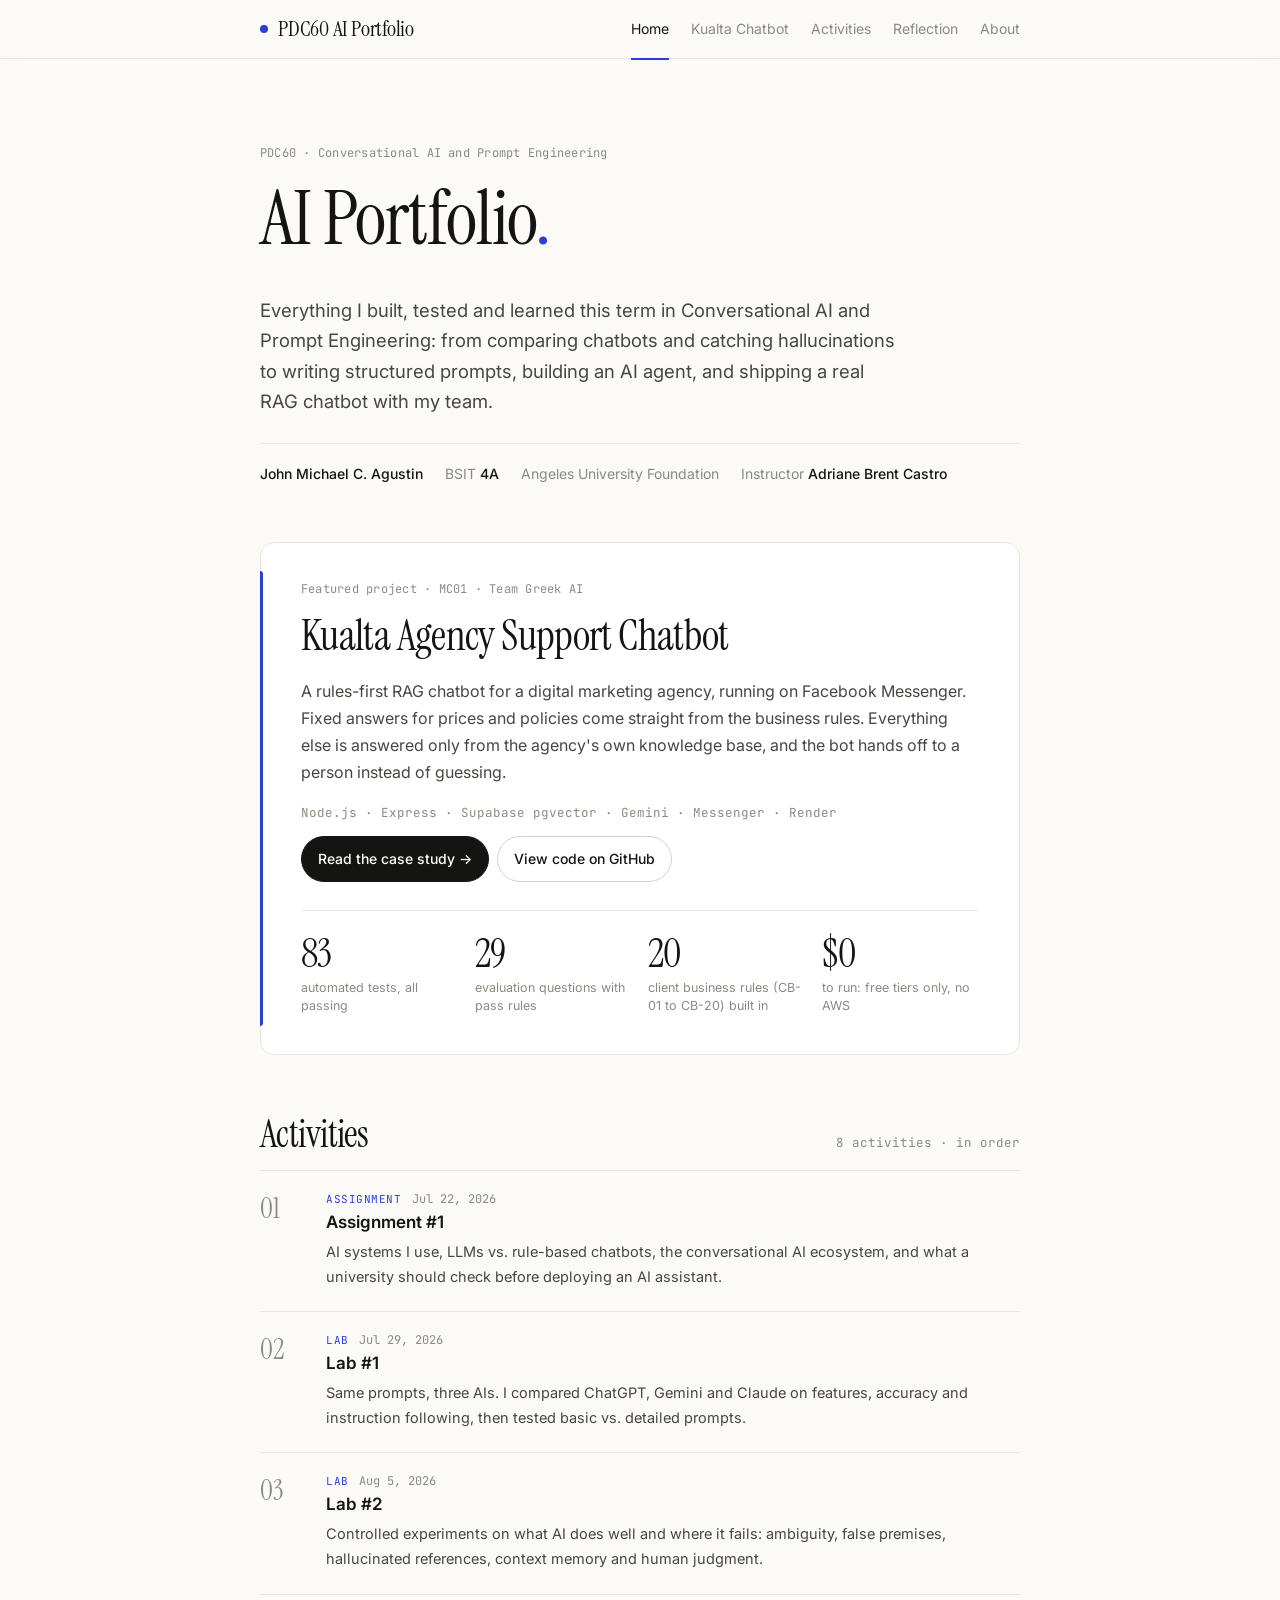
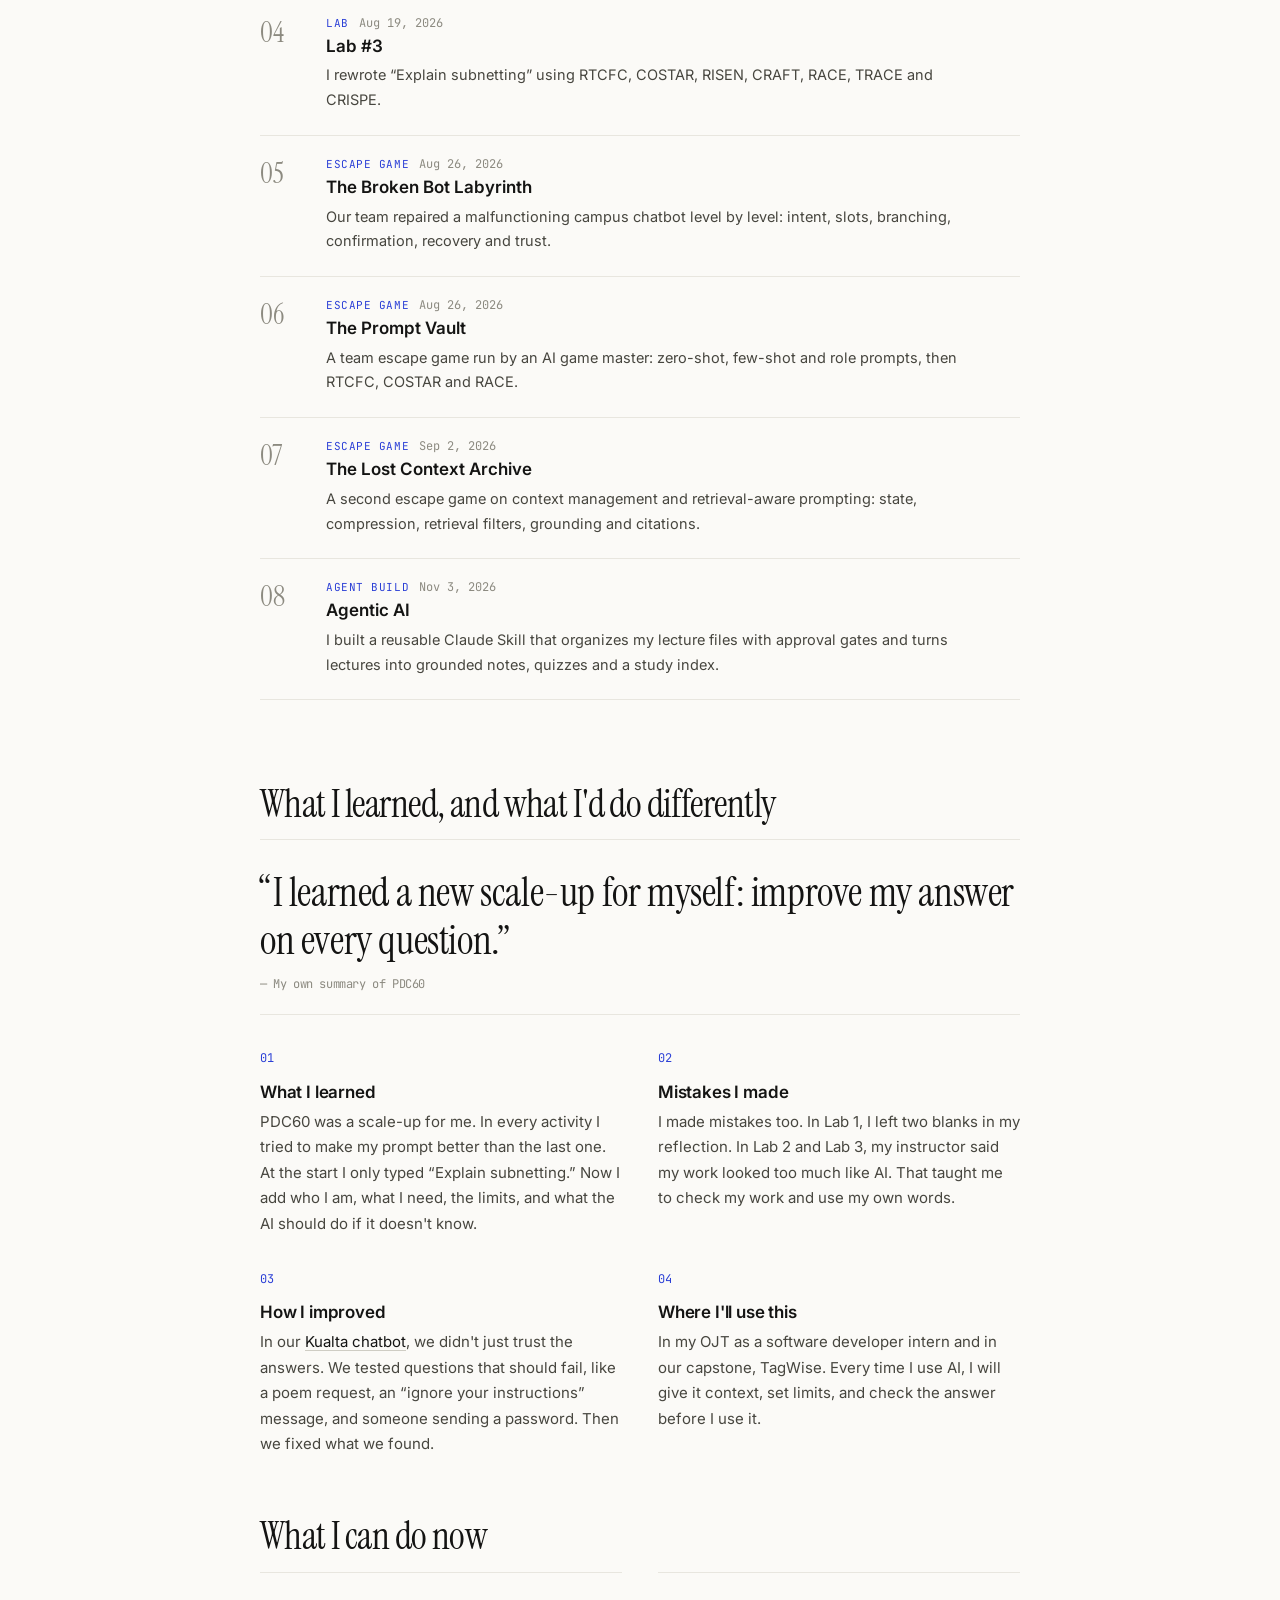
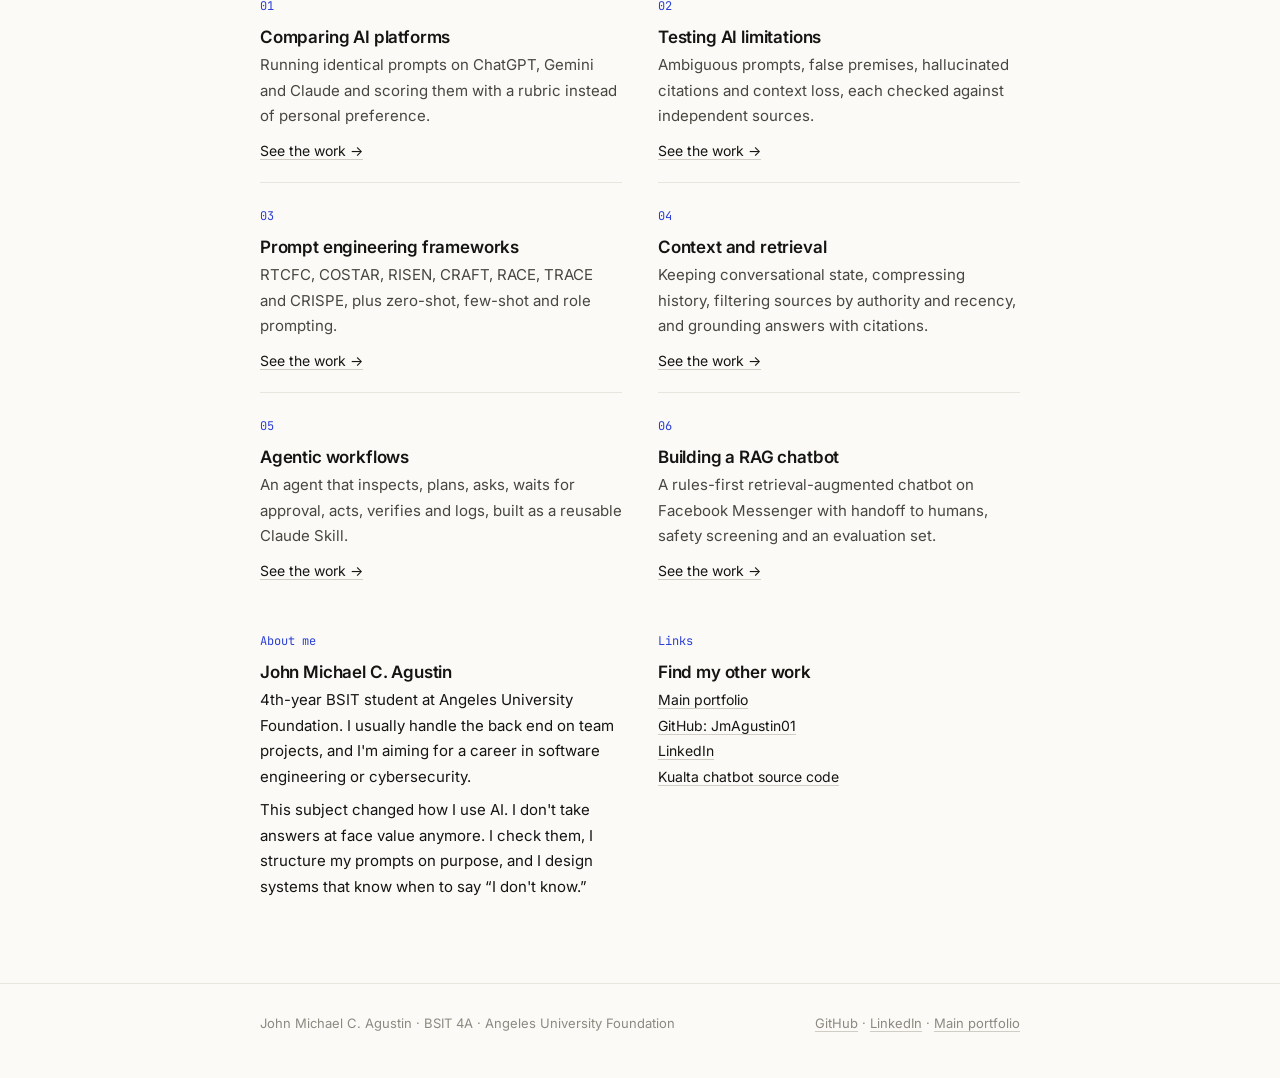
==== commit 1a090c99: "Add personal reflection section Co-Authored-By: Claude Opus 5.5 <noreply@anthropic.com> Claude-Sessi" ====
--- a/index.html
+++ b/index.html
@@ -7,12 +7,12 @@
 <meta name="description" content="PDC60 AI portfolio of John Michael C. Agustin, BSIT 4A, Angeles University Foundation.">
 <link rel="preconnect" href="https://fonts.googleapis.com"><link rel="preconnect" href="https://fonts.gstatic.com" crossorigin><link href="https://fonts.googleapis.com/css2?family=Instrument+Serif:ital@0;1&family=Inter:wght@400;500;600&family=JetBrains+Mono:wght@400;500&display=swap" rel="stylesheet">
 <link rel="icon" href="data:image/svg+xml,%3Csvg xmlns=%22http://www.w3.org/2000/svg%22 viewBox=%220 0 32 32%22%3E%3Crect width=%2232%22 height=%2232%22 rx=%228%22 fill=%22%2317171c%22/%3E%3Ctext x=%2216%22 y=%2221%22 font-family=%22monospace%22 font-size=%2213%22 font-weight=%22700%22 fill=%22%23f5f3ee%22 text-anchor=%22middle%22%3EJM%3C/text%3E%3C/svg%3E">
-<link rel="stylesheet" href="assets/style.css">
+<link rel="stylesheet" href="assets/style.css?v=3">
 </head>
 <body>
 <header class="site-head"><div class="wrap">
   <a class="brand" href="index.html"><span class="dot">JM</span>PDC60 AI Portfolio</a>
-  <nav class="site-nav"><a href="index.html" class=on>Home</a><a href="projects/kualta-chatbot.html">Kualta Chatbot</a><a href="index.html#activities">Activities</a><a href="index.html#about">About</a></nav>
+  <nav class="site-nav"><a href="index.html" class=on>Home</a><a href="projects/kualta-chatbot.html">Kualta Chatbot</a><a href="index.html#activities">Activities</a><a href="index.html#reflection">Reflection</a><a href="index.html#about">About</a></nav>
 </div></header>
 <main>
 <div class="wrap">
@@ -75,6 +75,17 @@
   <div class="tl-arrow">&rarr;</div></a></li></ol>
 </section>
 
+<section id="reflection" class="reflection">
+  <div class="section-head"><h2>What I learned, and what I'd do differently</h2></div>
+  <blockquote class="pull">“I learned a new scale-up for myself: improve my answer on every question.”<cite>My own summary of PDC60</cite></blockquote>
+  <div class="refl-grid">
+    <div class="refl"><span class="num">01</span><h3>What I learned</h3><p>PDC60 was a scale-up for me. In every activity I tried to make my prompt better than the last one. At the start I only typed “Explain subnetting.” Now I add who I am, what I need, the limits, and what the AI should do if it doesn't know.</p></div>
+    <div class="refl"><span class="num">02</span><h3>Mistakes I made</h3><p>I made mistakes too. In Lab 1, I left two blanks in my reflection. In Lab 2 and Lab 3, my instructor said my work looked too much like AI. That taught me to check my work and use my own words.</p></div>
+    <div class="refl"><span class="num">03</span><h3>How I improved</h3><p>In our <a href="projects/kualta-chatbot.html">Kualta chatbot</a>, we didn't just trust the answers. We tested questions that should fail, like a poem request, an “ignore your instructions” message, and someone sending a password. Then we fixed what we found.</p></div>
+    <div class="refl"><span class="num">04</span><h3>Where I'll use this</h3><p>In my OJT as a software developer intern and in our capstone, TagWise. Every time I use AI, I will give it context, set limits, and check the answer before I use it.</p></div>
+  </div>
+</section>
+
 <section>
   <div class="section-head"><h2>What I can do now</h2></div>
   <div class="grid3"><div class="card"><span class="num">01</span><h3>Comparing AI platforms</h3><p class="muted">Running identical prompts on ChatGPT, Gemini and Claude and scoring them with a rubric instead of personal preference.</p>
--- a/assets/style.css
+++ b/assets/style.css
@@ -194,3 +194,14 @@
   .tl-num { font-size: 22px; }
   .hero { padding-top: 52px; }
 }
+
+/* reflection */
+.reflection { margin-top: 24px; }
+blockquote.pull { margin: 8px 0 28px; padding: 28px 0 24px; border-top: 1px solid var(--line); border-bottom: 1px solid var(--line); font: 400 clamp(28px, 4.2vw, 40px)/1.2 var(--serif); letter-spacing: -.01em; color: var(--ink); }
+blockquote.pull cite { display: block; margin-top: 14px; font: 12px/1 var(--mono); font-style: normal; color: var(--ink-3); }
+blockquote.pull cite::before { content: "\2014\00a0"; }
+.refl-grid { display: grid; grid-template-columns: 1fr 1fr; gap: 28px 36px; }
+.refl .num { font: 12px/1 var(--mono); color: var(--accent); }
+.refl h3 { margin: 10px 0 6px; }
+.refl p { font-size: 15px; color: var(--ink-2); margin: 0; }
+@media (max-width: 640px) { .refl-grid { grid-template-columns: 1fr; } }
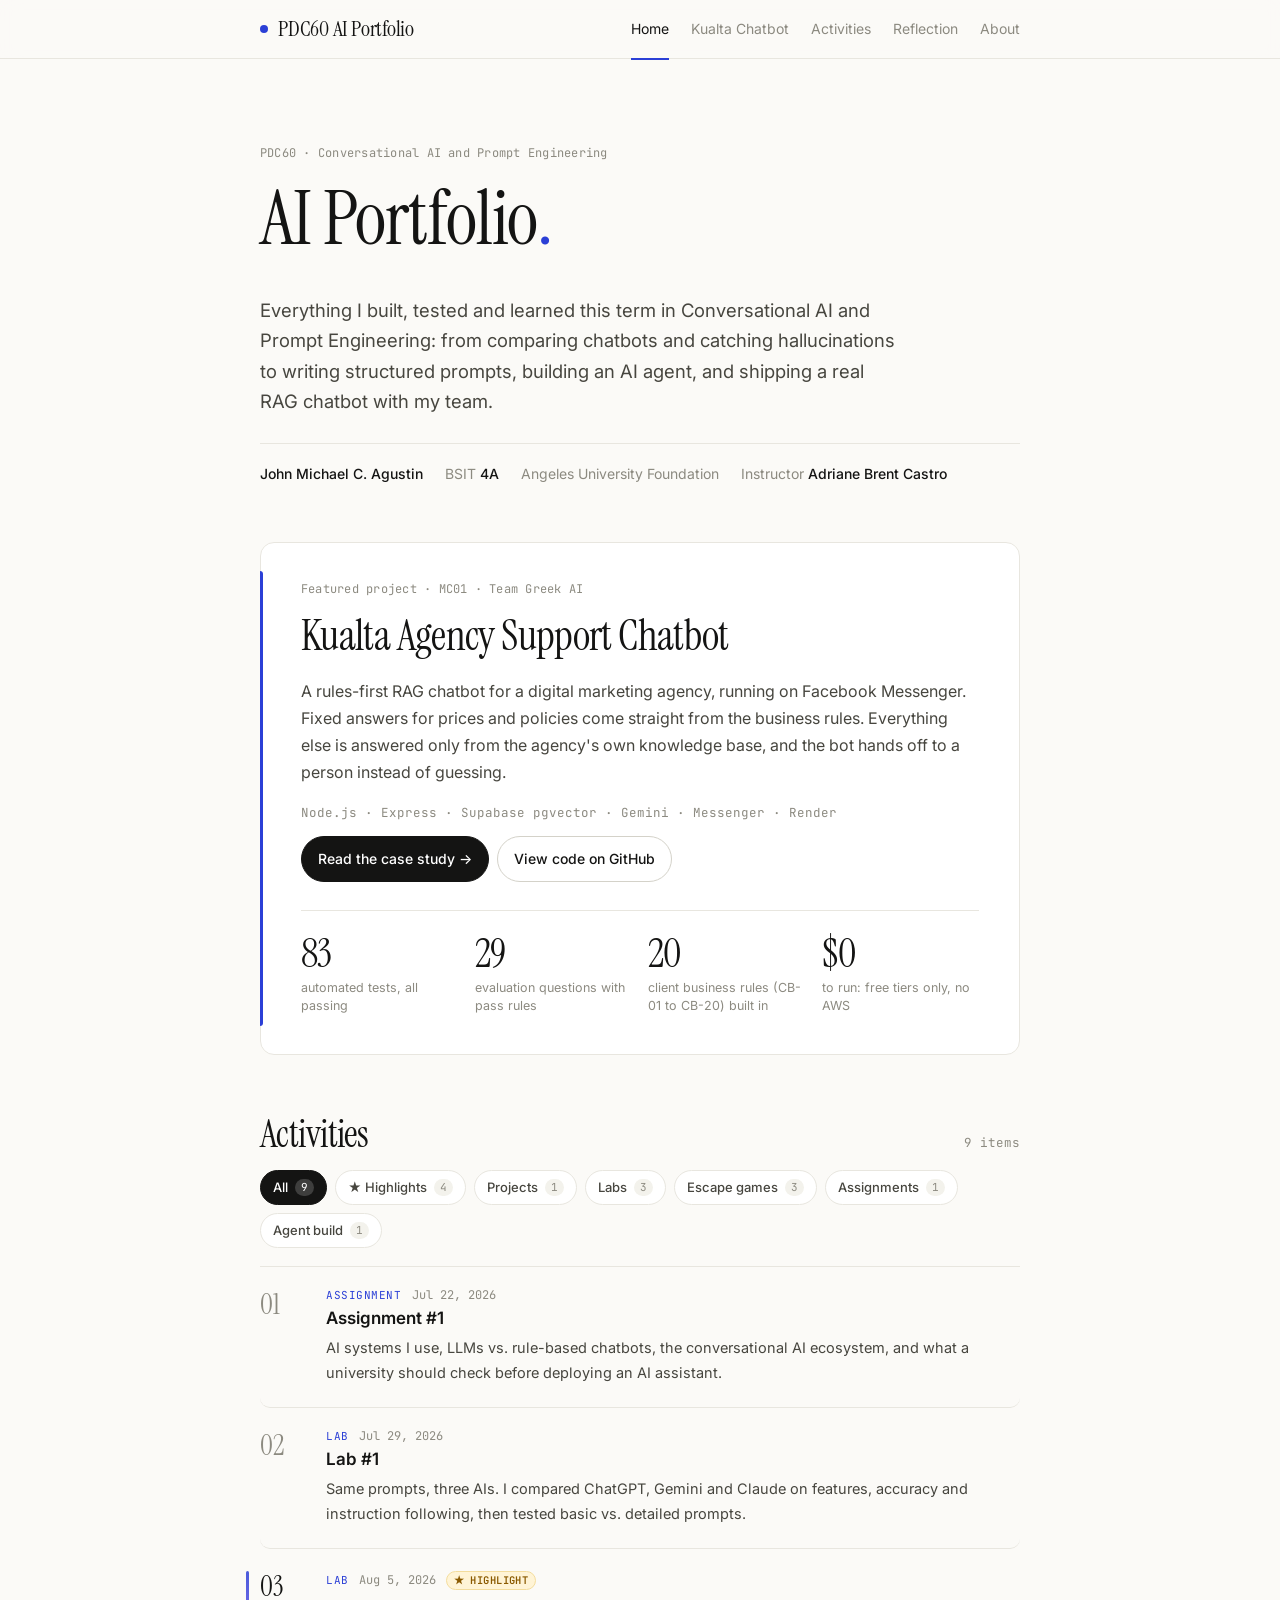
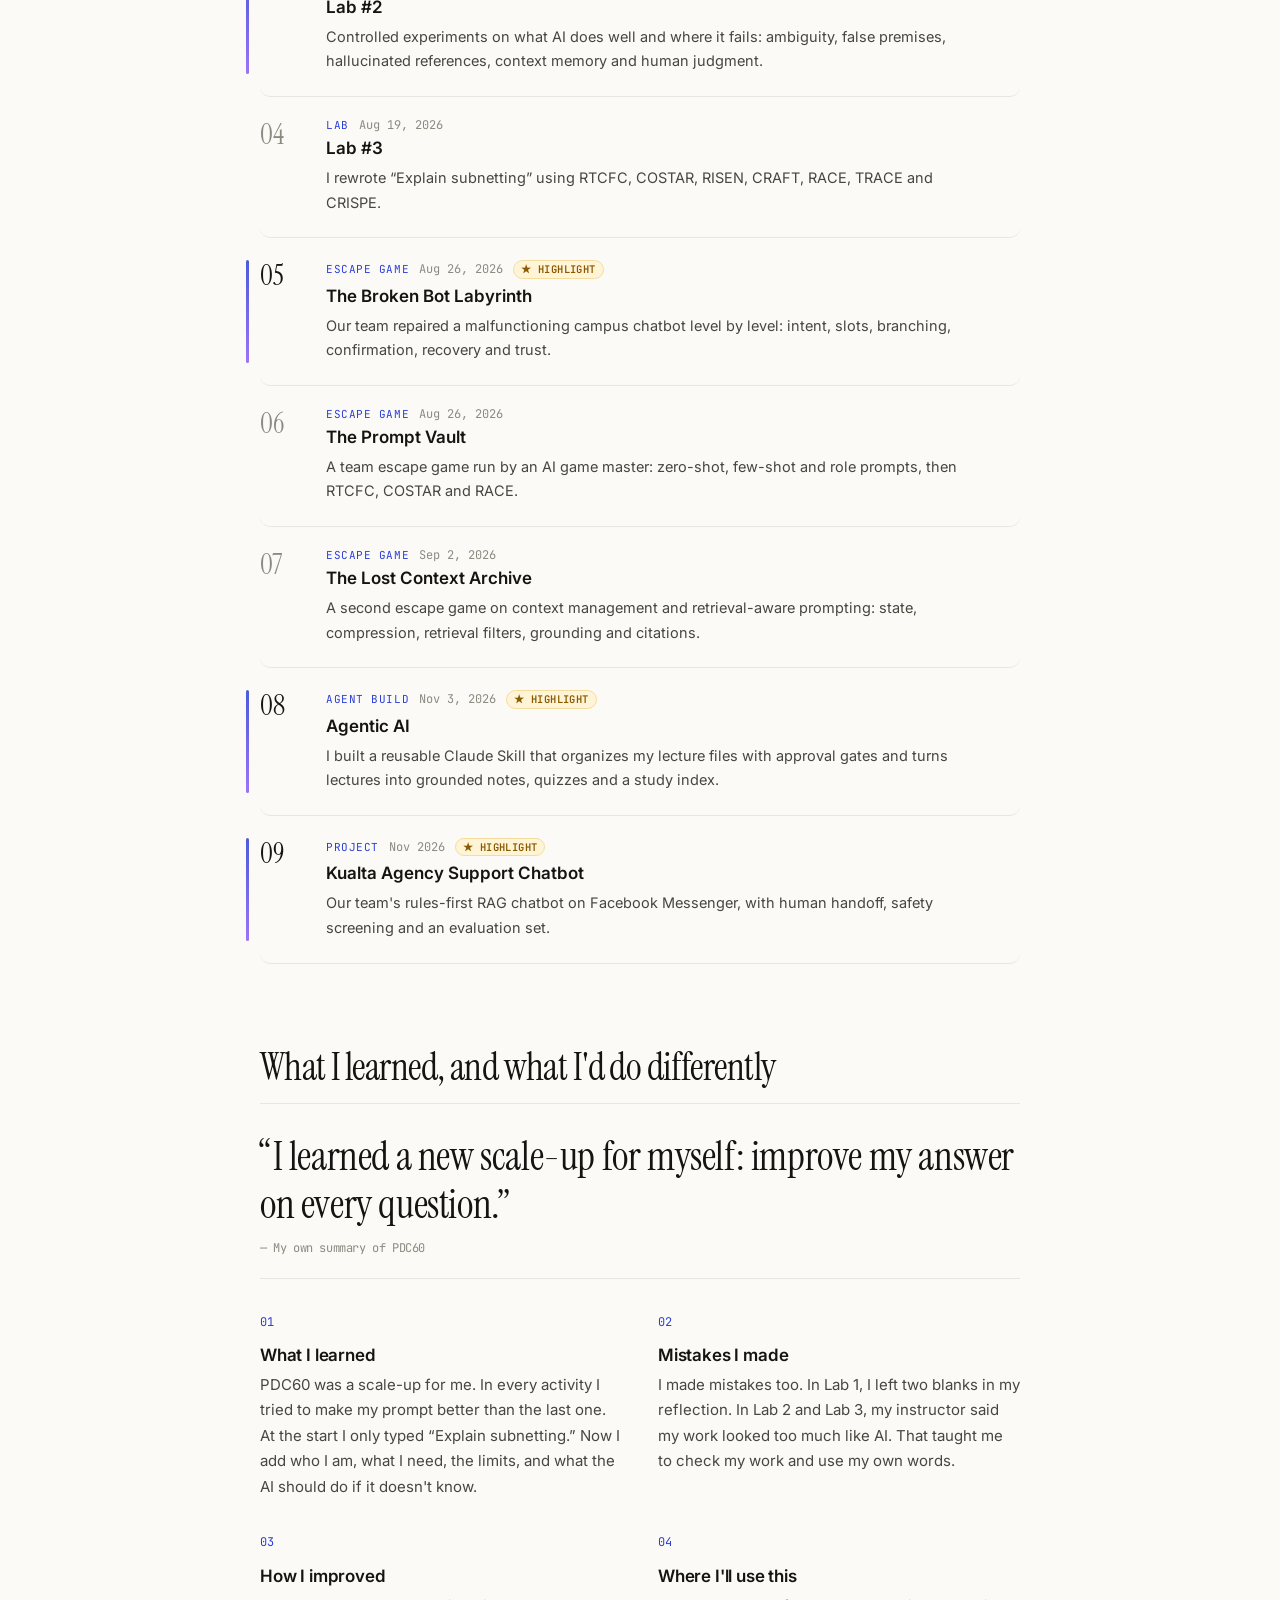
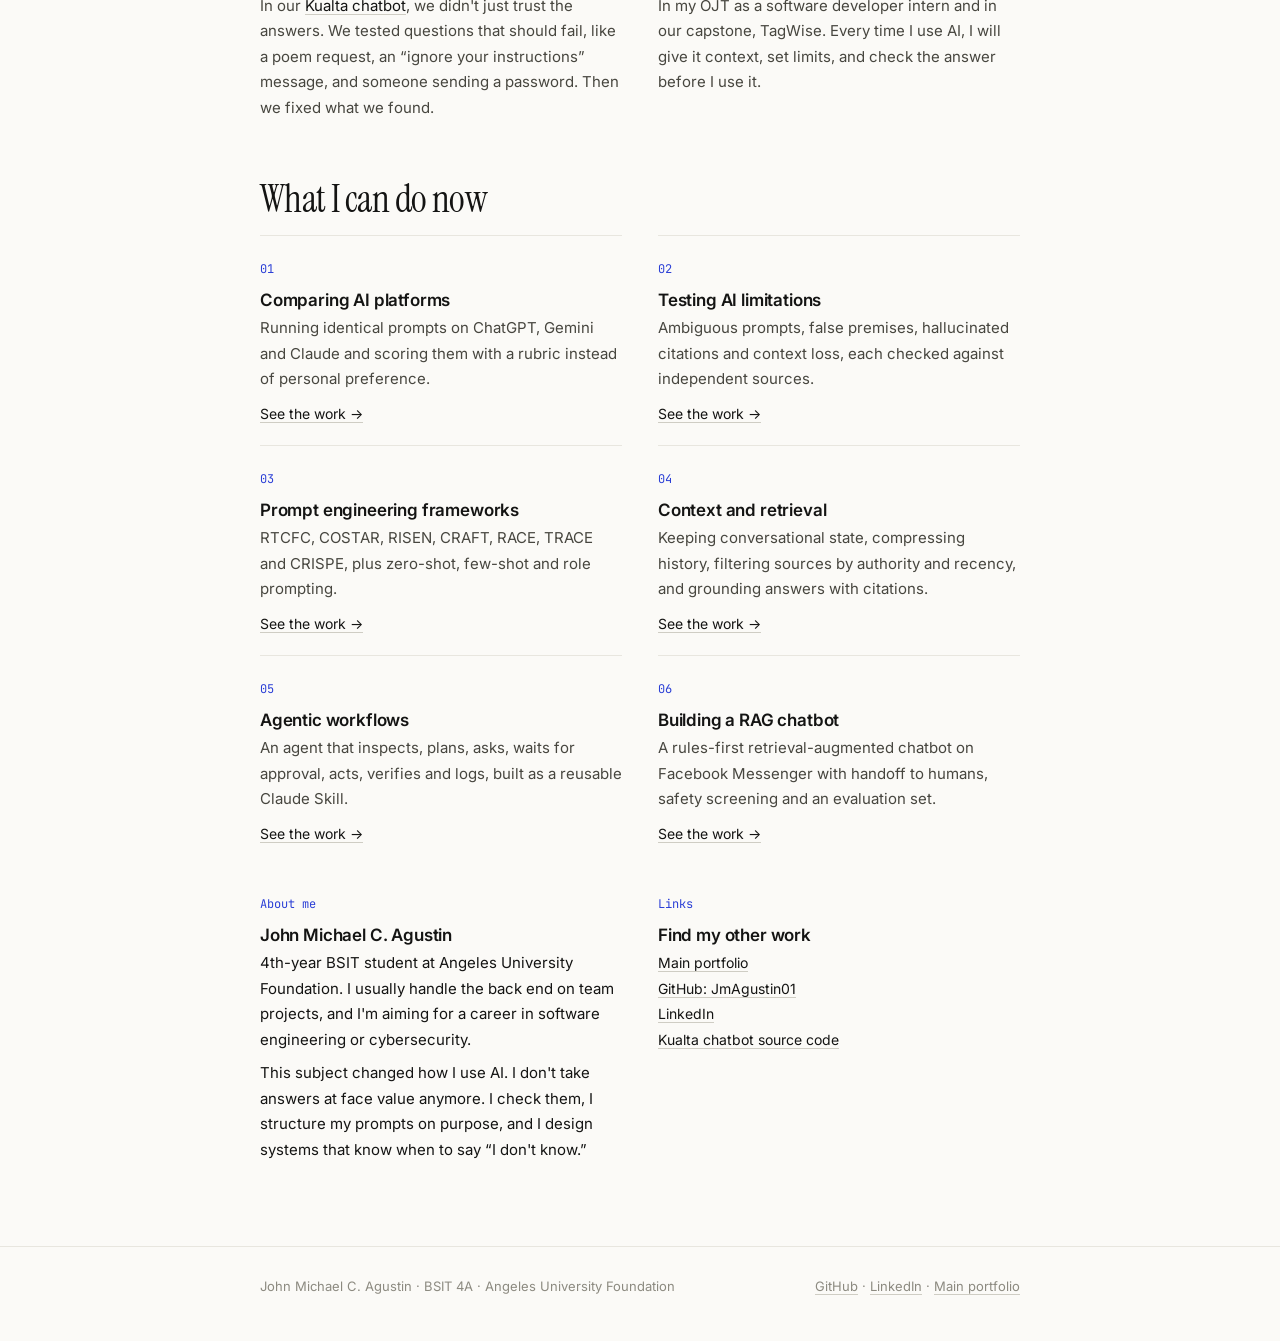
==== commit 1d8a07e5: "Add activity filters, highlights, scroll reveals, count-up stats and reading progress Co-Authored-By" ====
--- a/index.html
+++ b/index.html
@@ -7,7 +7,7 @@
 <meta name="description" content="PDC60 AI portfolio of John Michael C. Agustin, BSIT 4A, Angeles University Foundation.">
 <link rel="preconnect" href="https://fonts.googleapis.com"><link rel="preconnect" href="https://fonts.gstatic.com" crossorigin><link href="https://fonts.googleapis.com/css2?family=Instrument+Serif:ital@0;1&family=Inter:wght@400;500;600&family=JetBrains+Mono:wght@400;500&display=swap" rel="stylesheet">
 <link rel="icon" href="data:image/svg+xml,%3Csvg xmlns=%22http://www.w3.org/2000/svg%22 viewBox=%220 0 32 32%22%3E%3Crect width=%2232%22 height=%2232%22 rx=%228%22 fill=%22%2317171c%22/%3E%3Ctext x=%2216%22 y=%2221%22 font-family=%22monospace%22 font-size=%2213%22 font-weight=%22700%22 fill=%22%23f5f3ee%22 text-anchor=%22middle%22%3EJM%3C/text%3E%3C/svg%3E">
-<link rel="stylesheet" href="assets/style.css?v=3">
+<link rel="stylesheet" href="assets/style.css?v=4">
 </head>
 <body>
 <header class="site-head"><div class="wrap">
@@ -38,41 +38,46 @@
       <div class="btn-row"><a class="btn" href="projects/kualta-chatbot.html">Read the case study &rarr;</a><a class="btn ghost" href="https://github.com/JmAgustin01/kualta-chatbot">View code on GitHub</a></div>
     </div>
     <div class="stats">
-      <div class="stat"><div class="n">83</div><div class="l">automated tests, all passing</div></div>
-      <div class="stat"><div class="n">29</div><div class="l">evaluation questions with pass rules</div></div>
-      <div class="stat"><div class="n">20</div><div class="l">client business rules (CB-01 to CB-20) built in</div></div>
+      <div class="stat"><div class="n" data-count="83">83</div><div class="l">automated tests, all passing</div></div>
+      <div class="stat"><div class="n" data-count="29">29</div><div class="l">evaluation questions with pass rules</div></div>
+      <div class="stat"><div class="n" data-count="20">20</div><div class="l">client business rules (CB-01 to CB-20) built in</div></div>
       <div class="stat"><div class="n">$0</div><div class="l">to run: free tiers only, no AWS</div></div>
     </div>
   </div>
 </section>
 
 <section id="activities">
-  <div class="section-head"><h2>Activities</h2><span class="muted">8 activities · in order</span></div>
-  <ol class="timeline"><li class="tl-item"><a href="activities/assignment-1.html">
+  <div class="section-head"><h2>Activities</h2><span class="muted" id="fcount">9 items</span></div>
+  <div class="filters" role="toolbar" aria-label="Filter activities"><button class="f on" data-f="all" aria-pressed="true">All<span>9</span></button><button class="f" data-f="hl" aria-pressed="false">&#9733; Highlights<span>4</span></button><button class="f" data-f="project" aria-pressed="false">Projects<span>1</span></button><button class="f" data-f="lab" aria-pressed="false">Labs<span>3</span></button><button class="f" data-f="game" aria-pressed="false">Escape games<span>3</span></button><button class="f" data-f="assign" aria-pressed="false">Assignments<span>1</span></button><button class="f" data-f="agent" aria-pressed="false">Agent build<span>1</span></button></div>
+  <ol class="timeline"><li class="tl-item" data-kind="assign" data-hl="0"><a href="activities/assignment-1.html">
   <div class="tl-num">01</div>
-  <div><div class="tl-meta"><span class="tag ">Assignment</span><span class="tl-date">Jul 22, 2026</span></div><div class="tl-title">Assignment #1</div><p class="tl-desc">AI systems I use, LLMs vs. rule-based chatbots, the conversational AI ecosystem, and what a university should check before deploying an AI assistant.</p></div>
-  <div class="tl-arrow">&rarr;</div></a></li><li class="tl-item"><a href="activities/lab-1.html">
+  <div><div class="tl-meta"><span class="tag">Assignment</span><span class="tl-date">Jul 22, 2026</span></div><div class="tl-title">Assignment #1</div><p class="tl-desc">AI systems I use, LLMs vs. rule-based chatbots, the conversational AI ecosystem, and what a university should check before deploying an AI assistant.</p></div>
+  <div class="tl-arrow">&rarr;</div></a></li><li class="tl-item" data-kind="lab" data-hl="0"><a href="activities/lab-1.html">
   <div class="tl-num">02</div>
-  <div><div class="tl-meta"><span class="tag lab">Lab</span><span class="tl-date">Jul 29, 2026</span></div><div class="tl-title">Lab #1</div><p class="tl-desc">Same prompts, three AIs. I compared ChatGPT, Gemini and Claude on features, accuracy and instruction following, then tested basic vs. detailed prompts.</p></div>
-  <div class="tl-arrow">&rarr;</div></a></li><li class="tl-item"><a href="activities/lab-2.html">
+  <div><div class="tl-meta"><span class="tag">Lab</span><span class="tl-date">Jul 29, 2026</span></div><div class="tl-title">Lab #1</div><p class="tl-desc">Same prompts, three AIs. I compared ChatGPT, Gemini and Claude on features, accuracy and instruction following, then tested basic vs. detailed prompts.</p></div>
+  <div class="tl-arrow">&rarr;</div></a></li><li class="tl-item hl" data-kind="lab" data-hl="1"><a href="activities/lab-2.html">
   <div class="tl-num">03</div>
-  <div><div class="tl-meta"><span class="tag lab">Lab</span><span class="tl-date">Aug 5, 2026</span></div><div class="tl-title">Lab #2</div><p class="tl-desc">Controlled experiments on what AI does well and where it fails: ambiguity, false premises, hallucinated references, context memory and human judgment.</p></div>
-  <div class="tl-arrow">&rarr;</div></a></li><li class="tl-item"><a href="activities/lab-3.html">
+  <div><div class="tl-meta"><span class="tag">Lab</span><span class="tl-date">Aug 5, 2026</span><span class="badge">&#9733; Highlight</span></div><div class="tl-title">Lab #2</div><p class="tl-desc">Controlled experiments on what AI does well and where it fails: ambiguity, false premises, hallucinated references, context memory and human judgment.</p></div>
+  <div class="tl-arrow">&rarr;</div></a></li><li class="tl-item" data-kind="lab" data-hl="0"><a href="activities/lab-3.html">
   <div class="tl-num">04</div>
-  <div><div class="tl-meta"><span class="tag lab">Lab</span><span class="tl-date">Aug 19, 2026</span></div><div class="tl-title">Lab #3</div><p class="tl-desc">I rewrote “Explain subnetting” using RTCFC, COSTAR, RISEN, CRAFT, RACE, TRACE and CRISPE.</p></div>
-  <div class="tl-arrow">&rarr;</div></a></li><li class="tl-item"><a href="activities/broken-bot.html">
+  <div><div class="tl-meta"><span class="tag">Lab</span><span class="tl-date">Aug 19, 2026</span></div><div class="tl-title">Lab #3</div><p class="tl-desc">I rewrote “Explain subnetting” using RTCFC, COSTAR, RISEN, CRAFT, RACE, TRACE and CRISPE.</p></div>
+  <div class="tl-arrow">&rarr;</div></a></li><li class="tl-item hl" data-kind="game" data-hl="1"><a href="activities/broken-bot.html">
   <div class="tl-num">05</div>
-  <div><div class="tl-meta"><span class="tag game">Escape game</span><span class="tl-date">Aug 26, 2026</span></div><div class="tl-title">The Broken Bot Labyrinth</div><p class="tl-desc">Our team repaired a malfunctioning campus chatbot level by level: intent, slots, branching, confirmation, recovery and trust.</p></div>
-  <div class="tl-arrow">&rarr;</div></a></li><li class="tl-item"><a href="activities/prompt-vault.html">
+  <div><div class="tl-meta"><span class="tag">Escape game</span><span class="tl-date">Aug 26, 2026</span><span class="badge">&#9733; Highlight</span></div><div class="tl-title">The Broken Bot Labyrinth</div><p class="tl-desc">Our team repaired a malfunctioning campus chatbot level by level: intent, slots, branching, confirmation, recovery and trust.</p></div>
+  <div class="tl-arrow">&rarr;</div></a></li><li class="tl-item" data-kind="game" data-hl="0"><a href="activities/prompt-vault.html">
   <div class="tl-num">06</div>
-  <div><div class="tl-meta"><span class="tag game">Escape game</span><span class="tl-date">Aug 26, 2026</span></div><div class="tl-title">The Prompt Vault</div><p class="tl-desc">A team escape game run by an AI game master: zero-shot, few-shot and role prompts, then RTCFC, COSTAR and RACE.</p></div>
-  <div class="tl-arrow">&rarr;</div></a></li><li class="tl-item"><a href="activities/context-archive.html">
+  <div><div class="tl-meta"><span class="tag">Escape game</span><span class="tl-date">Aug 26, 2026</span></div><div class="tl-title">The Prompt Vault</div><p class="tl-desc">A team escape game run by an AI game master: zero-shot, few-shot and role prompts, then RTCFC, COSTAR and RACE.</p></div>
+  <div class="tl-arrow">&rarr;</div></a></li><li class="tl-item" data-kind="game" data-hl="0"><a href="activities/context-archive.html">
   <div class="tl-num">07</div>
-  <div><div class="tl-meta"><span class="tag game">Escape game</span><span class="tl-date">Sep 2, 2026</span></div><div class="tl-title">The Lost Context Archive</div><p class="tl-desc">A second escape game on context management and retrieval-aware prompting: state, compression, retrieval filters, grounding and citations.</p></div>
-  <div class="tl-arrow">&rarr;</div></a></li><li class="tl-item"><a href="activities/agentic-ai.html">
+  <div><div class="tl-meta"><span class="tag">Escape game</span><span class="tl-date">Sep 2, 2026</span></div><div class="tl-title">The Lost Context Archive</div><p class="tl-desc">A second escape game on context management and retrieval-aware prompting: state, compression, retrieval filters, grounding and citations.</p></div>
+  <div class="tl-arrow">&rarr;</div></a></li><li class="tl-item hl" data-kind="agent" data-hl="1"><a href="activities/agentic-ai.html">
   <div class="tl-num">08</div>
-  <div><div class="tl-meta"><span class="tag agent">Agent build</span><span class="tl-date">Nov 3, 2026</span></div><div class="tl-title">Agentic AI</div><p class="tl-desc">I built a reusable Claude Skill that organizes my lecture files with approval gates and turns lectures into grounded notes, quizzes and a study index.</p></div>
+  <div><div class="tl-meta"><span class="tag">Agent build</span><span class="tl-date">Nov 3, 2026</span><span class="badge">&#9733; Highlight</span></div><div class="tl-title">Agentic AI</div><p class="tl-desc">I built a reusable Claude Skill that organizes my lecture files with approval gates and turns lectures into grounded notes, quizzes and a study index.</p></div>
+  <div class="tl-arrow">&rarr;</div></a></li><li class="tl-item hl" data-kind="project" data-hl="1"><a href="projects/kualta-chatbot.html">
+  <div class="tl-num">09</div>
+  <div><div class="tl-meta"><span class="tag">Project</span><span class="tl-date">Nov 2026</span><span class="badge">&#9733; Highlight</span></div><div class="tl-title">Kualta Agency Support Chatbot</div><p class="tl-desc">Our team's rules-first RAG chatbot on Facebook Messenger, with human handoff, safety screening and an evaluation set.</p></div>
   <div class="tl-arrow">&rarr;</div></a></li></ol>
+  <p class="empty muted" hidden>Nothing here yet.</p>
 </section>
 
 <section id="reflection" class="reflection">
@@ -125,5 +130,38 @@
 lb.addEventListener('click',function(){lb.classList.remove('open');});
 document.addEventListener('keydown',function(e){if(e.key==='Escape')lb.classList.remove('open');});})();
 </script>
+<div class="progress" aria-hidden="true"></div>
+<script>
+(function(){
+var reduce=window.matchMedia('(prefers-reduced-motion: reduce)').matches;
+/* scroll reveal */
+var els=document.querySelectorAll('h2, .tl-item, .card, .refl, .table-wrap, figure, blockquote, .flow .step, .callout, .pull');
+if('IntersectionObserver' in window && !reduce){
+  els.forEach(function(e){e.classList.add('rv');});
+  var io=new IntersectionObserver(function(es){es.forEach(function(x){if(x.isIntersecting){x.target.classList.add('in');io.unobserve(x.target);}});},{rootMargin:'0px 0px -8% 0px'});
+  els.forEach(function(e){io.observe(e);});
+}
+/* count-up stats */
+document.querySelectorAll('[data-count]').forEach(function(n){
+  if(reduce)return;var end=+n.dataset.count,t0=null;n.textContent='0';
+  var o=new IntersectionObserver(function(es){if(!es[0].isIntersecting)return;o.disconnect();
+    requestAnimationFrame(function step(ts){if(!t0)t0=ts;var p=Math.min((ts-t0)/1100,1);n.textContent=Math.round(end*(1-Math.pow(1-p,3)));if(p<1)requestAnimationFrame(step);});
+  });o.observe(n);
+});
+/* reading progress */
+var bar=document.querySelector('.progress');
+function prog(){var h=document.documentElement,max=h.scrollHeight-h.clientHeight;bar.style.transform='scaleX('+(max>0?h.scrollTop/max:0)+')';}
+window.addEventListener('scroll',prog,{passive:true});prog();
+/* filters */
+var fs=document.querySelectorAll('.filters .f'),items=document.querySelectorAll('.tl-item'),cnt=document.getElementById('fcount'),empty=document.querySelector('.empty');
+function apply(k){var n=0;items.forEach(function(li){var show=k==='all'||(k==='hl'?li.dataset.hl==='1':li.dataset.kind===k);
+  li.classList.toggle('gone',!show);if(show){n++;li.classList.remove('pop');void li.offsetWidth;li.classList.add('pop');}});
+  fs.forEach(function(b){var on=b.dataset.f===k;b.classList.toggle('on',on);b.setAttribute('aria-pressed',on);});
+  if(cnt)cnt.textContent=n+(n===1?' item':' items');if(empty)empty.hidden=n>0;
+  try{history.replaceState(null,'',k==='all'?location.pathname:'#f='+k);}catch(e){}}
+fs.forEach(function(b){b.addEventListener('click',function(){apply(b.dataset.f);});});
+var m=location.hash.match(/^#f=(\w+)/);if(m&&fs.length)apply(m[1]);
+})();
+</script>
 </body>
 </html>
--- a/assets/style.css
+++ b/assets/style.css
@@ -205,3 +205,39 @@
 .refl h3 { margin: 10px 0 6px; }
 .refl p { font-size: 15px; color: var(--ink-2); margin: 0; }
 @media (max-width: 640px) { .refl-grid { grid-template-columns: 1fr; } }
+
+[id] { scroll-margin-top: 80px; }
+
+/* ---------- filters ---------- */
+.filters { display: flex; flex-wrap: wrap; gap: 8px; margin: 0 0 18px; }
+.filters .f { font: 500 13px/1 var(--sans); color: var(--ink-2); background: var(--surface); border: 1px solid var(--line); border-radius: 999px; padding: 8px 12px; cursor: pointer; display: inline-flex; gap: 7px; align-items: center; transition: all .18s; }
+.filters .f span { font: 11px/1 var(--mono); color: var(--ink-3); background: var(--soft); border-radius: 999px; padding: 3px 6px; transition: all .18s; }
+.filters .f:hover { border-color: var(--ink); color: var(--ink); transform: translateY(-1px); }
+.filters .f.on { background: var(--ink); border-color: var(--ink); color: #fff; }
+.filters .f.on span { background: rgba(255,255,255,.18); color: #fff; }
+.filters .f:focus-visible { outline: 2px solid var(--accent); outline-offset: 2px; }
+.tl-item.gone { display: none; }
+.tl-item.pop { animation: pop .35s cubic-bezier(.2,.7,.2,1) both; }
+@keyframes pop { from { opacity: 0; transform: translateY(6px); } to { opacity: 1; transform: none; } }
+
+/* ---------- highlights ---------- */
+.badge { font: 600 10.5px/1 var(--mono); letter-spacing: .04em; text-transform: uppercase; color: #8a5a00; background: #fff4d6; border: 1px solid #f3dc9c; border-radius: 999px; padding: 3px 7px; }
+.tl-item.hl a { position: relative; }
+.tl-item.hl a::before { content: ""; position: absolute; left: -14px; top: 22px; bottom: 22px; width: 3px; border-radius: 3px; background: linear-gradient(var(--accent), #8b5cf6); opacity: .85; }
+.tl-item.hl .tl-num { color: var(--ink); }
+.tl-item a { border-radius: 10px; }
+.tl-item.hl a:hover { box-shadow: 0 10px 30px -12px rgba(43,63,214,.28); }
+
+/* ---------- effects ---------- */
+.rv { opacity: 0; transform: translateY(14px); transition: opacity .6s cubic-bezier(.2,.7,.2,1), transform .6s cubic-bezier(.2,.7,.2,1); }
+.rv.in { opacity: 1; transform: none; }
+.progress { position: fixed; top: 0; left: 0; right: 0; height: 2px; background: linear-gradient(90deg, var(--accent), #8b5cf6); transform-origin: 0 50%; transform: scaleX(0); z-index: 20; pointer-events: none; }
+.featured { transition: box-shadow .3s, transform .3s; }
+.featured:hover { box-shadow: 0 18px 50px -24px rgba(43,63,214,.35); transform: translateY(-2px); }
+.card { transition: transform .2s; }
+.card:hover { transform: translateY(-2px); }
+.btn:active { transform: scale(.97); }
+h1 em { display: inline-block; animation: blink 2.4s ease-in-out 1s infinite; }
+@keyframes blink { 0%, 100% { opacity: 1; } 50% { opacity: .25; } }
+@media (prefers-reduced-motion: reduce) { *, *::before, *::after { animation: none !important; transition: none !important; } }
+@media (max-width: 640px) { .tl-item.hl a::before { left: -8px; } }
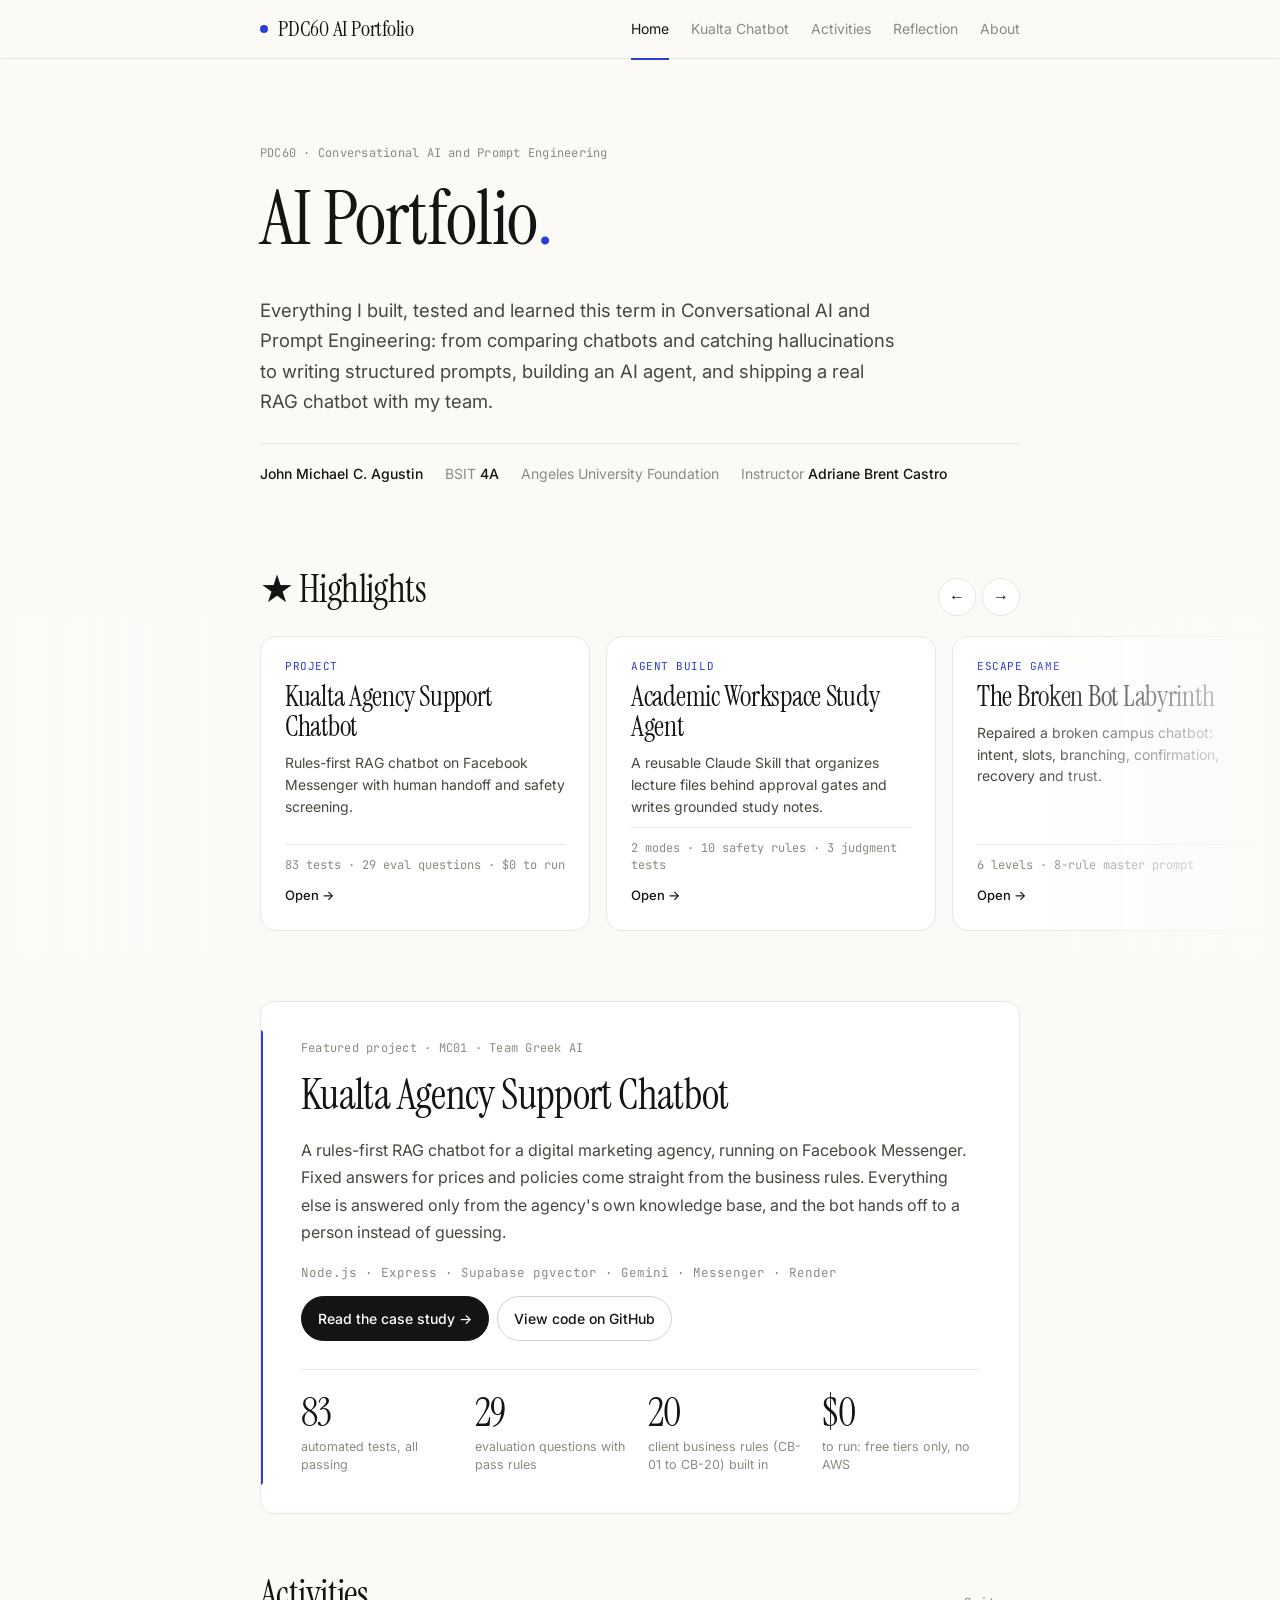
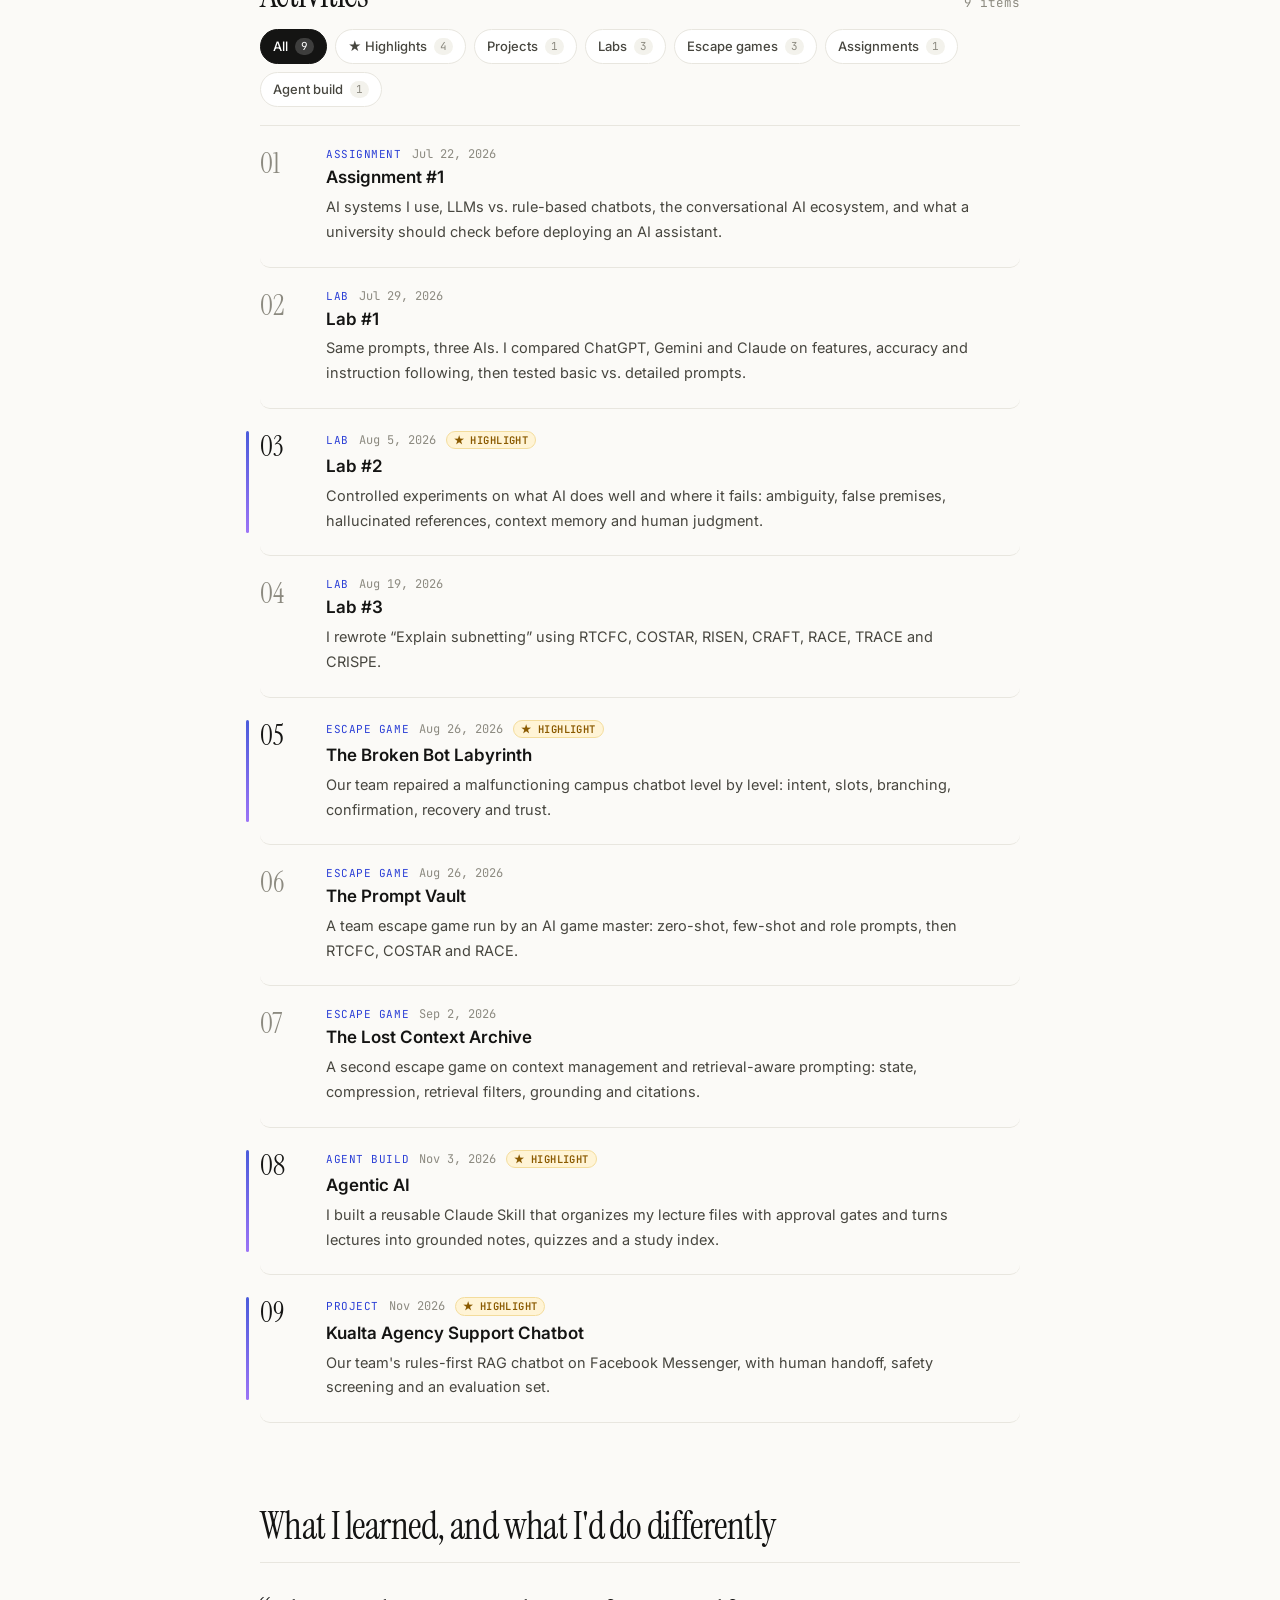
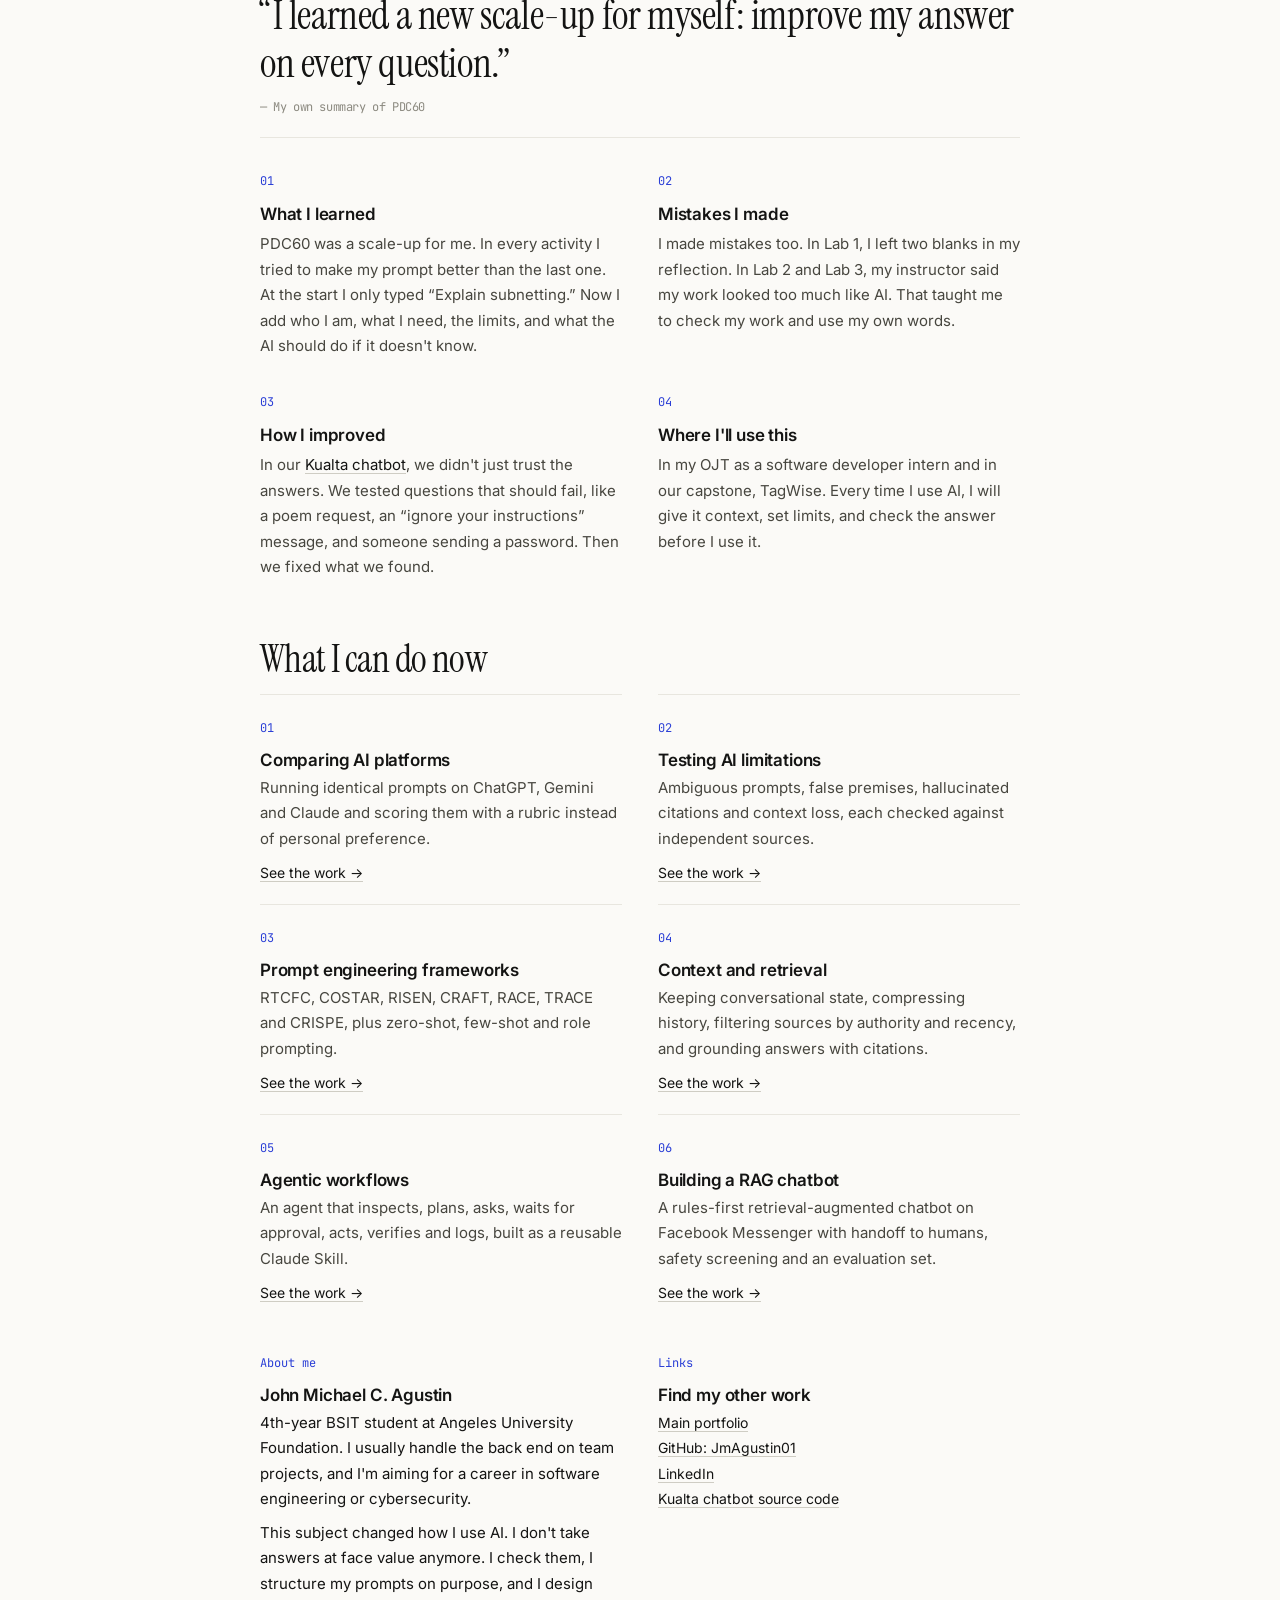
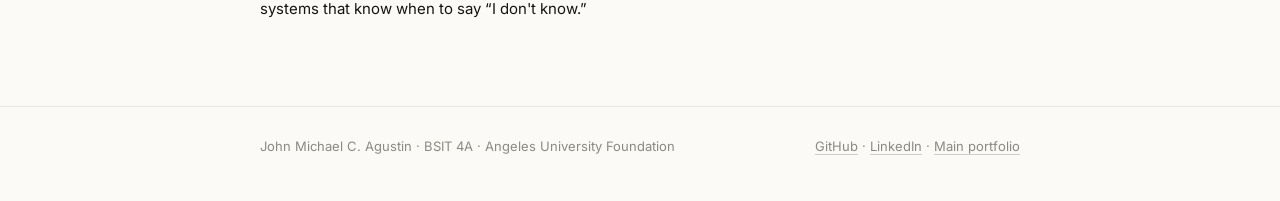
==== commit 2c9b1cab: "Add sideways-scrolling highlights carousel with spotlight and gradient-border effects Co-Authored-By" ====
--- a/index.html
+++ b/index.html
@@ -7,7 +7,7 @@
 <meta name="description" content="PDC60 AI portfolio of John Michael C. Agustin, BSIT 4A, Angeles University Foundation.">
 <link rel="preconnect" href="https://fonts.googleapis.com"><link rel="preconnect" href="https://fonts.gstatic.com" crossorigin><link href="https://fonts.googleapis.com/css2?family=Instrument+Serif:ital@0;1&family=Inter:wght@400;500;600&family=JetBrains+Mono:wght@400;500&display=swap" rel="stylesheet">
 <link rel="icon" href="data:image/svg+xml,%3Csvg xmlns=%22http://www.w3.org/2000/svg%22 viewBox=%220 0 32 32%22%3E%3Crect width=%2232%22 height=%2232%22 rx=%228%22 fill=%22%2317171c%22/%3E%3Ctext x=%2216%22 y=%2221%22 font-family=%22monospace%22 font-size=%2213%22 font-weight=%22700%22 fill=%22%23f5f3ee%22 text-anchor=%22middle%22%3EJM%3C/text%3E%3C/svg%3E">
-<link rel="stylesheet" href="assets/style.css?v=4">
+<link rel="stylesheet" href="assets/style.css?v=5">
 </head>
 <body>
 <header class="site-head"><div class="wrap">
@@ -28,6 +28,12 @@
   </div>
 </section>
 
+<section class="hl-sec" aria-label="Highlights">
+  <div class="section-head"><h2>&#9733; Highlights</h2><div class="hl-ctrl"><button class="hb" data-d="-1" aria-label="Previous">&larr;</button><button class="hb" data-d="1" aria-label="Next">&rarr;</button></div></div>
+</section>
+</div>
+<div class="rail-wrap"><div class="rail" tabindex="0"><a class="hcard" href="projects/kualta-chatbot.html"><span class="hk">Project</span><span class="ht">Kualta Agency Support Chatbot</span><span class="hd">Rules-first RAG chatbot on Facebook Messenger with human handoff and safety screening.</span><span class="hm">83 tests · 29 eval questions · $0 to run</span><span class="hgo">Open &rarr;</span></a><a class="hcard" href="activities/agentic-ai.html"><span class="hk">Agent build</span><span class="ht">Academic Workspace Study Agent</span><span class="hd">A reusable Claude Skill that organizes lecture files behind approval gates and writes grounded study notes.</span><span class="hm">2 modes · 10 safety rules · 3 judgment tests</span><span class="hgo">Open &rarr;</span></a><a class="hcard" href="activities/broken-bot.html"><span class="hk">Escape game</span><span class="ht">The Broken Bot Labyrinth</span><span class="hd">Repaired a broken campus chatbot: intent, slots, branching, confirmation, recovery and trust.</span><span class="hm">6 levels · 8-rule master prompt</span><span class="hgo">Open &rarr;</span></a><a class="hcard" href="activities/lab-2.html"><span class="hk">Lab</span><span class="ht">AI Capability and Limitation Analysis</span><span class="hd">Caught a false premise, verified AI-generated citations, and tested context memory.</span><span class="hm">7 parts · 5 claims verified</span><span class="hgo">Open &rarr;</span></a><a class="hcard" href="activities/prompt-vault.html"><span class="hk">Escape game</span><span class="ht">The Prompt Vault</span><span class="hd">Zero-shot, few-shot and role prompts, then RTCFC, COSTAR and RACE on a token budget.</span><span class="hm">6 locks · 3 frameworks</span><span class="hgo">Open &rarr;</span></a><a class="hcard" href="activities/lab-3.html"><span class="hk">Lab</span><span class="ht">One Prompt, Seven Frameworks</span><span class="hd">“Explain subnetting” rebuilt with RTCFC, COSTAR, RISEN, CRAFT, RACE, TRACE and CRISPE.</span><span class="hm">7 frameworks</span><span class="hgo">Open &rarr;</span></a></div></div>
+<div class="wrap">
 <section>
   <div class="featured">
     <div style="position:relative;z-index:1">
@@ -152,6 +158,33 @@
 var bar=document.querySelector('.progress');
 function prog(){var h=document.documentElement,max=h.scrollHeight-h.clientHeight;bar.style.transform='scaleX('+(max>0?h.scrollTop/max:0)+')';}
 window.addEventListener('scroll',prog,{passive:true});prog();
+
+/* highlights rail */
+var rail=document.querySelector('.rail');
+if(rail){
+  var step=function(){var c=rail.querySelector('.hcard');return c?c.getBoundingClientRect().width+16:320;};
+  var go=function(d){var max=rail.scrollWidth-rail.clientWidth;
+    if(d>0&&rail.scrollLeft>=max-4)rail.scrollTo({left:0,behavior:'smooth'});
+    else if(d<0&&rail.scrollLeft<=4)rail.scrollTo({left:max,behavior:'smooth'});
+    else rail.scrollBy({left:d*step(),behavior:'smooth'});};
+  document.querySelectorAll('.hb').forEach(function(b){b.addEventListener('click',function(){go(+b.dataset.d);pause(6000);});});
+  var hold=false,until=0;function pause(ms){until=Date.now()+ms;}
+  rail.addEventListener('mouseenter',function(){hold=true;});rail.addEventListener('mouseleave',function(){hold=false;});
+  rail.addEventListener('focusin',function(){hold=true;});rail.addEventListener('focusout',function(){hold=false;});
+  rail.addEventListener('touchstart',function(){pause(8000);},{passive:true});
+  if(!reduce)setInterval(function(){if(!hold&&Date.now()>until&&!document.hidden)go(1);},3800);
+  /* drag to scroll */
+  var down=false,sx=0,sl=0,moved=false;
+  rail.addEventListener('pointerdown',function(e){if(e.pointerType!=='mouse')return;down=true;moved=false;sx=e.clientX;sl=rail.scrollLeft;rail.classList.add('drag');});
+  window.addEventListener('pointermove',function(e){if(!down)return;var dx=e.clientX-sx;if(Math.abs(dx)>4)moved=true;rail.scrollLeft=sl-dx;});
+  window.addEventListener('pointerup',function(){if(!down)return;down=false;rail.classList.remove('drag');pause(5000);});
+  rail.addEventListener('click',function(e){if(moved){e.preventDefault();moved=false;}},true);
+  rail.addEventListener('keydown',function(e){if(e.key==='ArrowRight'){go(1);e.preventDefault();}if(e.key==='ArrowLeft'){go(-1);e.preventDefault();}});
+}
+/* cursor spotlight */
+document.querySelectorAll('.hcard, .featured, .tl-item.hl a').forEach(function(el){
+  el.addEventListener('pointermove',function(e){var r=el.getBoundingClientRect();el.style.setProperty('--x',(e.clientX-r.left)+'px');el.style.setProperty('--y',(e.clientY-r.top)+'px');});
+});
 /* filters */
 var fs=document.querySelectorAll('.filters .f'),items=document.querySelectorAll('.tl-item'),cnt=document.getElementById('fcount'),empty=document.querySelector('.empty');
 function apply(k){var n=0;items.forEach(function(li){var show=k==='all'||(k==='hl'?li.dataset.hl==='1':li.dataset.kind===k);
--- a/assets/style.css
+++ b/assets/style.css
@@ -241,3 +241,51 @@
 @keyframes blink { 0%, 100% { opacity: 1; } 50% { opacity: .25; } }
 @media (prefers-reduced-motion: reduce) { *, *::before, *::after { animation: none !important; transition: none !important; } }
 @media (max-width: 640px) { .tl-item.hl a::before { left: -8px; } }
+
+/* ---------- highlights rail ---------- */
+.hl-sec { padding-bottom: 0; }
+.hl-sec .section-head { margin-bottom: 6px; }
+.hl-ctrl { display: flex; gap: 6px; }
+.hb { width: 38px; height: 38px; border-radius: 50%; border: 1px solid var(--line); background: var(--surface); color: var(--ink); font-size: 16px; cursor: pointer; transition: all .18s; }
+.hb:hover { background: var(--ink); color: #fff; border-color: var(--ink); }
+.hb:active { transform: scale(.94); }
+.rail-wrap { position: relative; margin: 0 0 28px; }
+.rail-wrap::before, .rail-wrap::after { content: ""; position: absolute; top: 0; bottom: 0; width: max(20px, calc((100vw - 760px) / 2)); z-index: 2; pointer-events: none; }
+.rail-wrap::before { left: 0; background: linear-gradient(90deg, var(--bg), rgba(251,250,247,0)); }
+.rail-wrap::after { right: 0; background: linear-gradient(270deg, var(--bg), rgba(251,250,247,0)); }
+.rail { display: flex; gap: 16px; overflow-x: auto; scroll-snap-type: x mandatory; scroll-padding-inline: max(20px, calc((100vw - 760px) / 2));
+  padding: 14px max(20px, calc((100vw - 760px) / 2)) 22px; scrollbar-width: none; cursor: grab; outline: none; }
+.rail::-webkit-scrollbar { display: none; }
+.rail.drag { cursor: grabbing; scroll-snap-type: none; user-select: none; }
+.rail.drag .hcard { pointer-events: none; }
+
+.hcard { --x: 50%; --y: 50%; position: relative; flex: 0 0 min(330px, 82vw); scroll-snap-align: start; display: flex; flex-direction: column; gap: 10px;
+  min-height: 250px; padding: 24px; border-radius: 16px; background: var(--surface); text-decoration: none; color: var(--ink); isolation: isolate;
+  border: 1px solid var(--line); transition: transform .35s cubic-bezier(.2,.7,.2,1), box-shadow .35s, border-color .35s; overflow: hidden; }
+.hcard::before { content: ""; position: absolute; inset: 0; z-index: -1; opacity: 0; transition: opacity .3s;
+  background: radial-gradient(260px circle at var(--x) var(--y), rgba(43,63,214,.13), transparent 65%); }
+.hcard::after { content: ""; position: absolute; inset: 0; border-radius: inherit; padding: 1.5px; z-index: 1; pointer-events: none; opacity: 0; transition: opacity .3s;
+  background: conic-gradient(from var(--a, 0deg), var(--accent), #8b5cf6, #f0b429, var(--accent));
+  -webkit-mask: linear-gradient(#000 0 0) content-box, linear-gradient(#000 0 0); -webkit-mask-composite: xor; mask-composite: exclude; animation: spin 4s linear infinite; }
+.hcard:hover { transform: translateY(-6px); box-shadow: 0 24px 50px -24px rgba(43,63,214,.45); border-color: transparent; color: var(--ink); }
+.hcard:hover::before, .hcard:hover::after, .hcard:focus-visible::after { opacity: 1; }
+@property --a { syntax: "<angle>"; initial-value: 0deg; inherits: false; }
+@keyframes spin { to { --a: 360deg; } }
+.hk { font: 11px/1 var(--mono); text-transform: uppercase; letter-spacing: .05em; color: var(--accent); }
+.ht { font: 400 28px/1.08 var(--serif); letter-spacing: -.01em; }
+.hd { font-size: 14px; line-height: 1.55; color: var(--ink-2); }
+.hm { margin-top: auto; font: 12px/1.4 var(--mono); color: var(--ink-3); padding-top: 12px; border-top: 1px solid var(--line); }
+.hgo { font-size: 13px; font-weight: 500; color: var(--ink); transition: transform .25s, color .25s; }
+.hcard:hover .hgo { color: var(--accent); transform: translateX(4px); }
+
+/* spotlight on featured + highlighted rows */
+.featured, .tl-item.hl a { --x: 50%; --y: 50%; }
+.featured { overflow: hidden; isolation: isolate; }
+.featured::after { content: ""; position: absolute; inset: 0; z-index: -1; opacity: 0; transition: opacity .3s; background: radial-gradient(420px circle at var(--x) var(--y), rgba(43,63,214,.08), transparent 60%); }
+.featured:hover::after { opacity: 1; }
+.tl-item.hl a:hover { background: radial-gradient(360px circle at var(--x) var(--y), rgba(43,63,214,.07), var(--surface) 70%); }
+@media (max-width: 640px) {
+  .site-nav { flex-wrap: nowrap; overflow-x: auto; scrollbar-width: none; max-width: 100%; }
+  .site-nav::-webkit-scrollbar { display: none; }
+  .site-nav a { white-space: nowrap; }
+}
